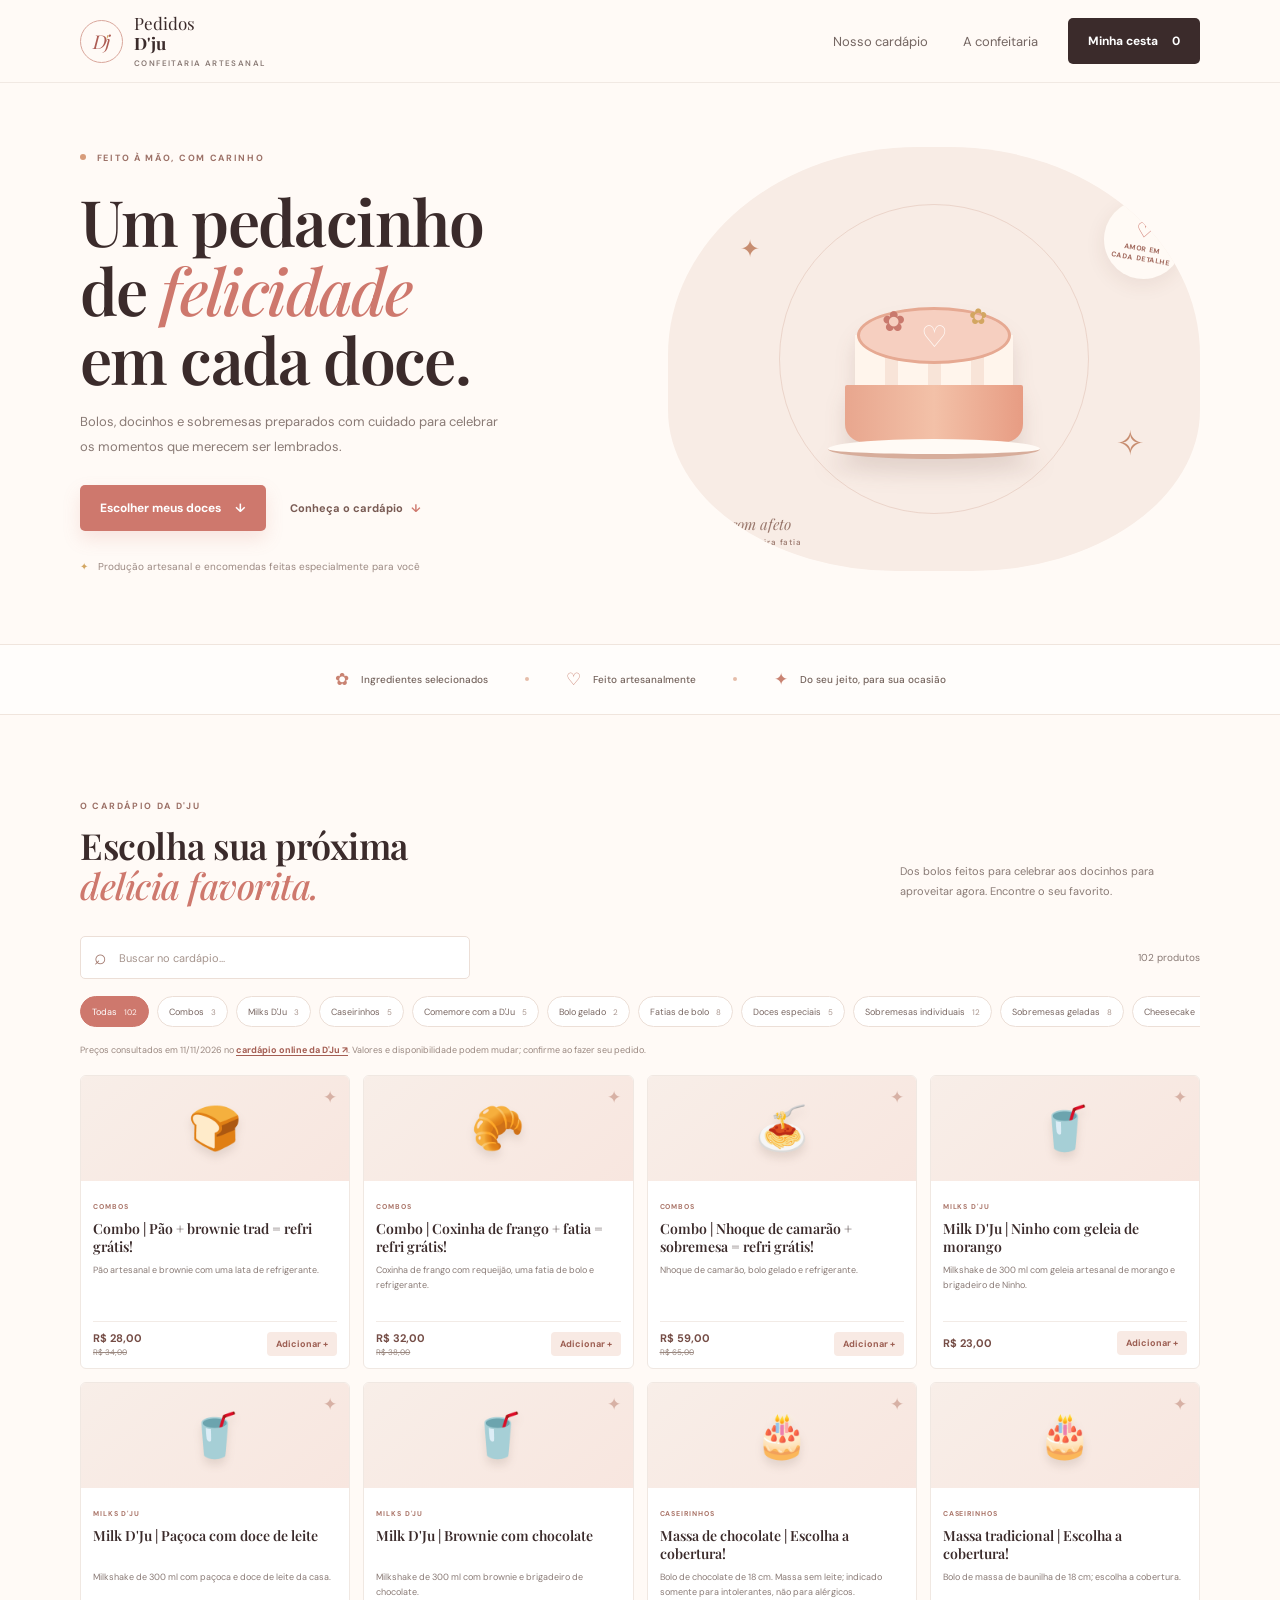
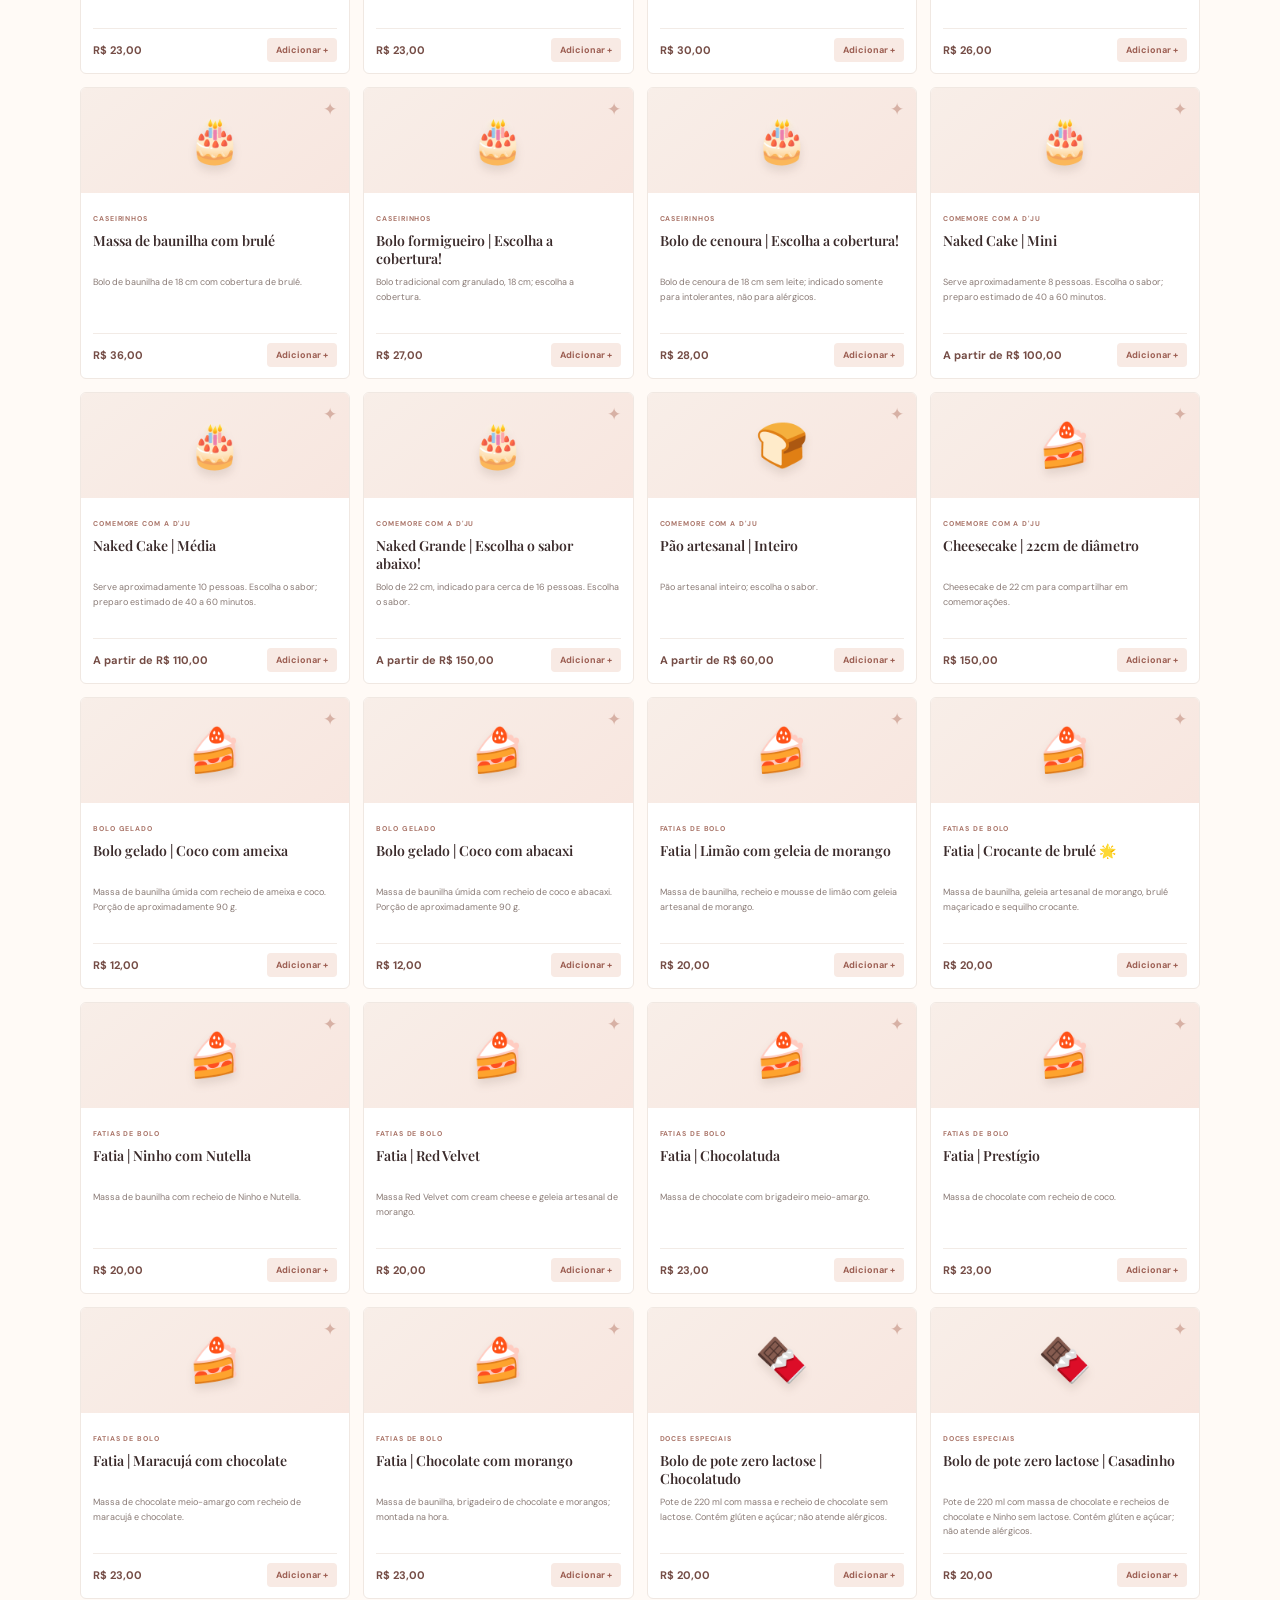
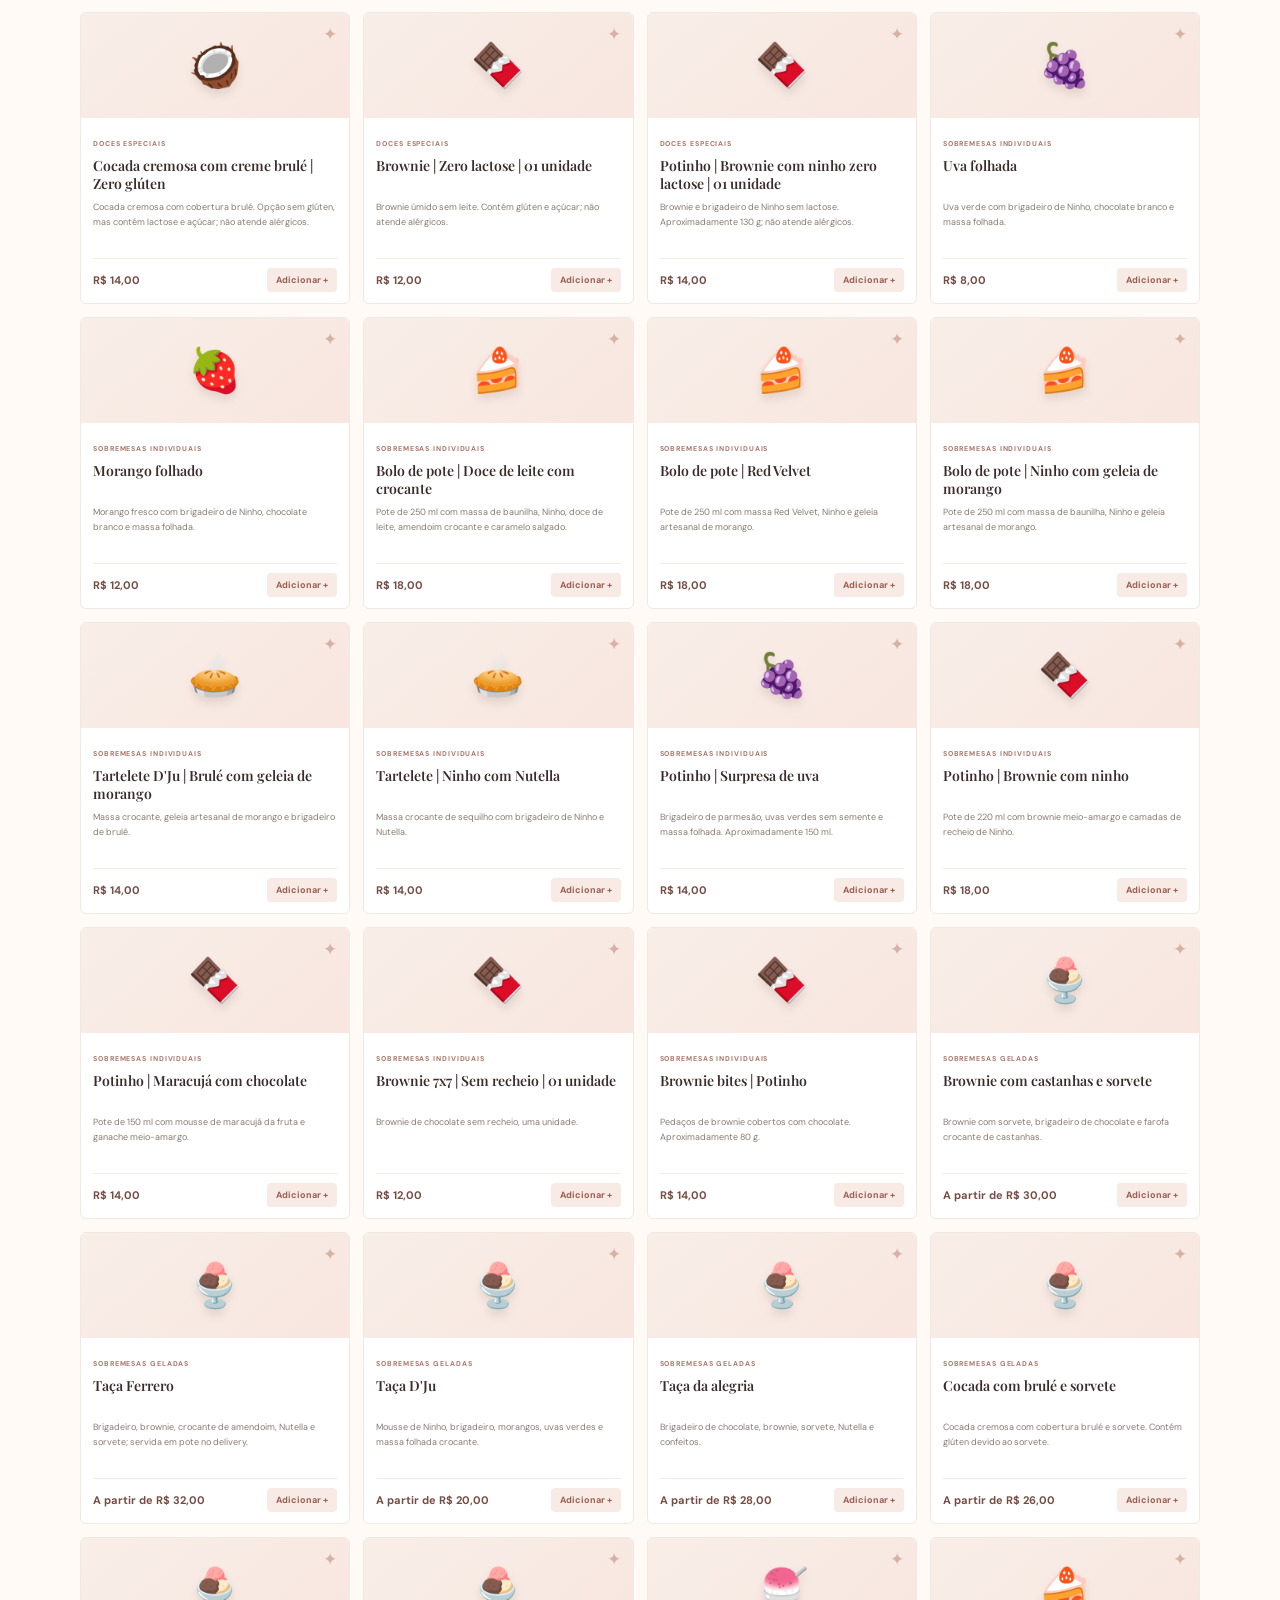
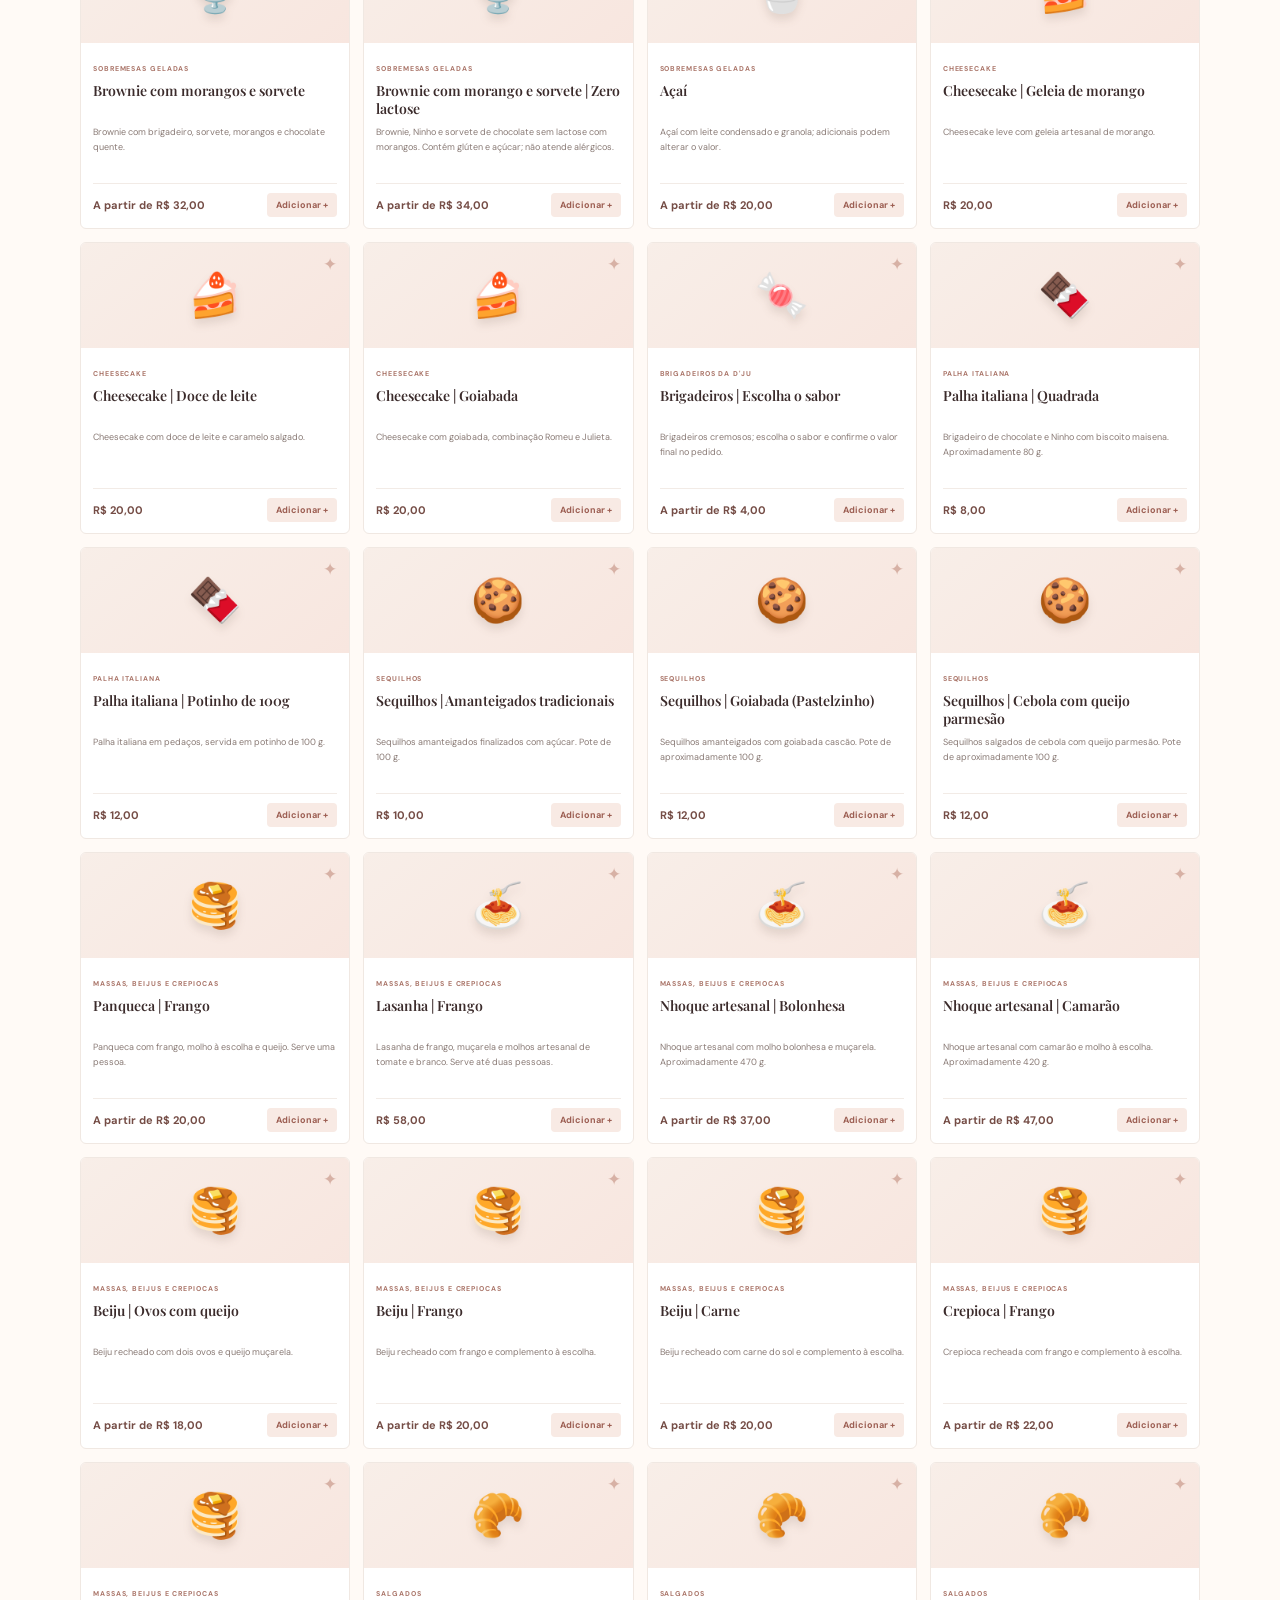
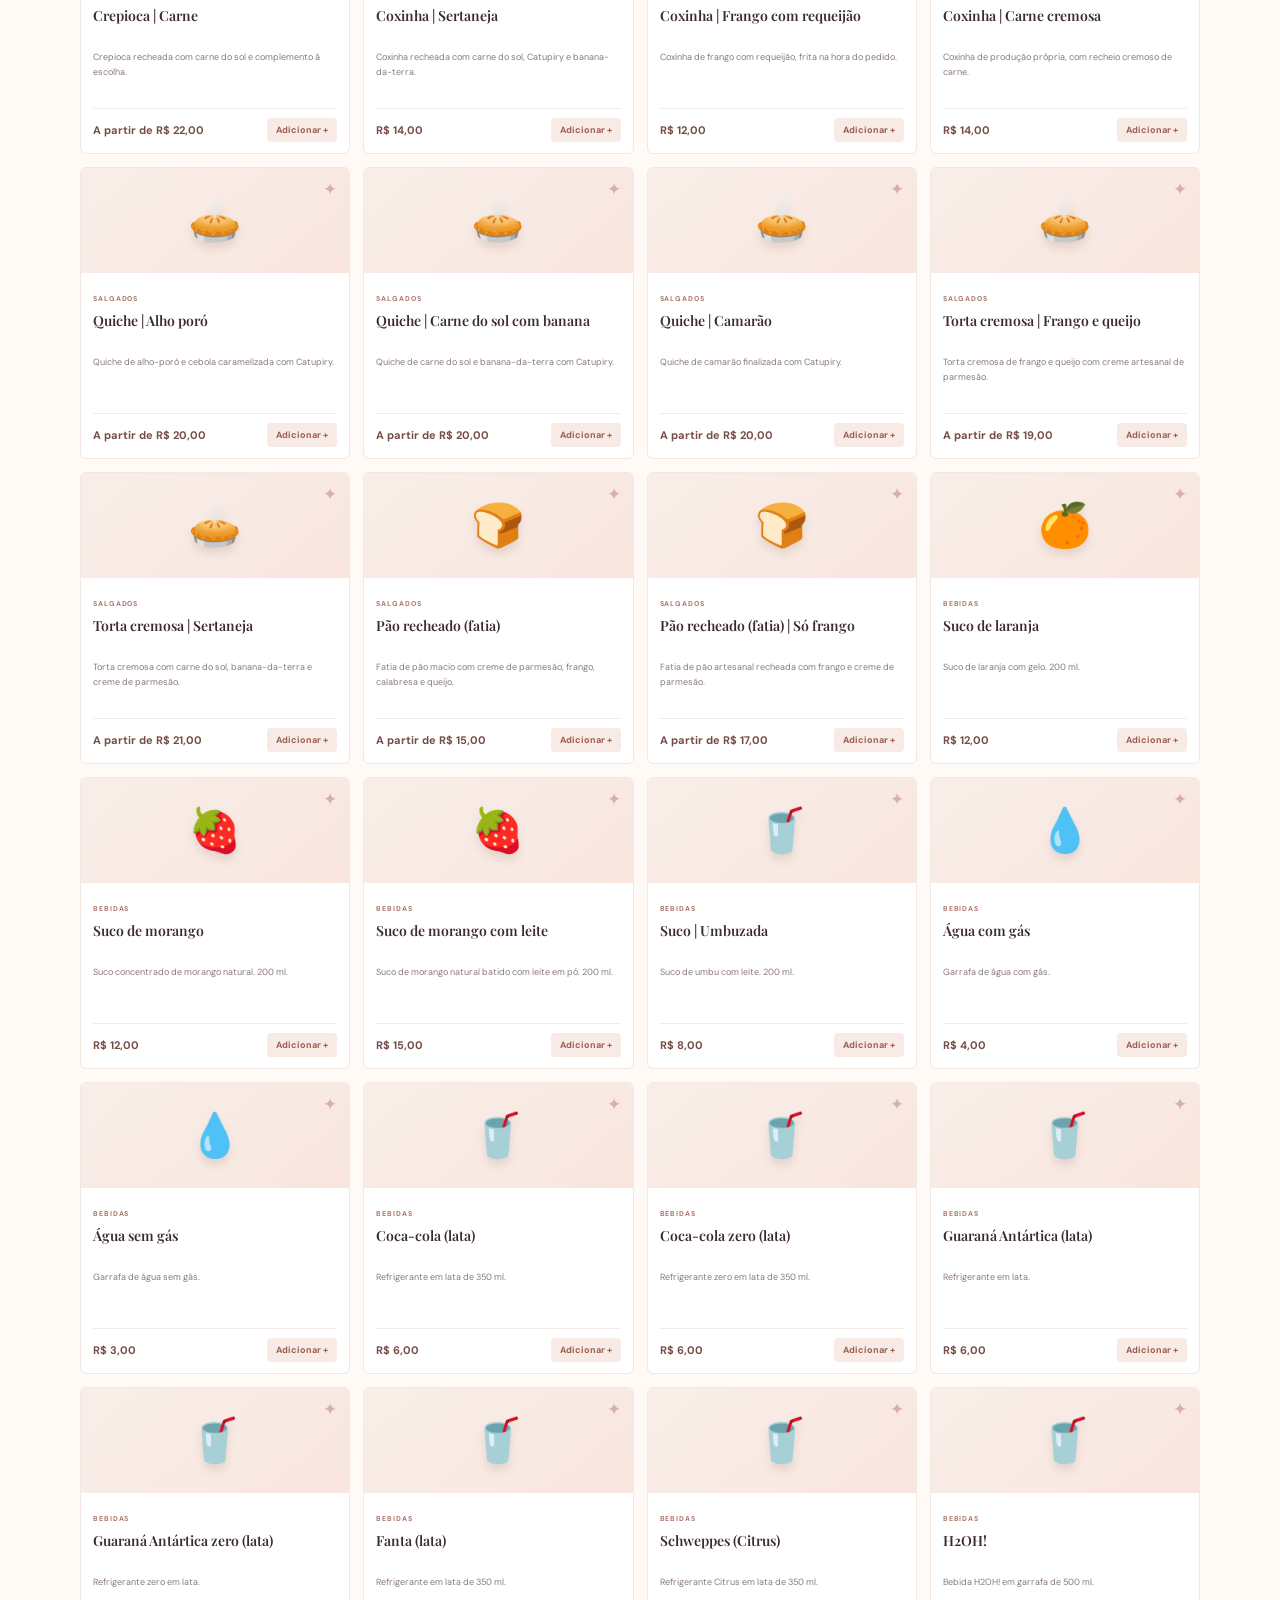
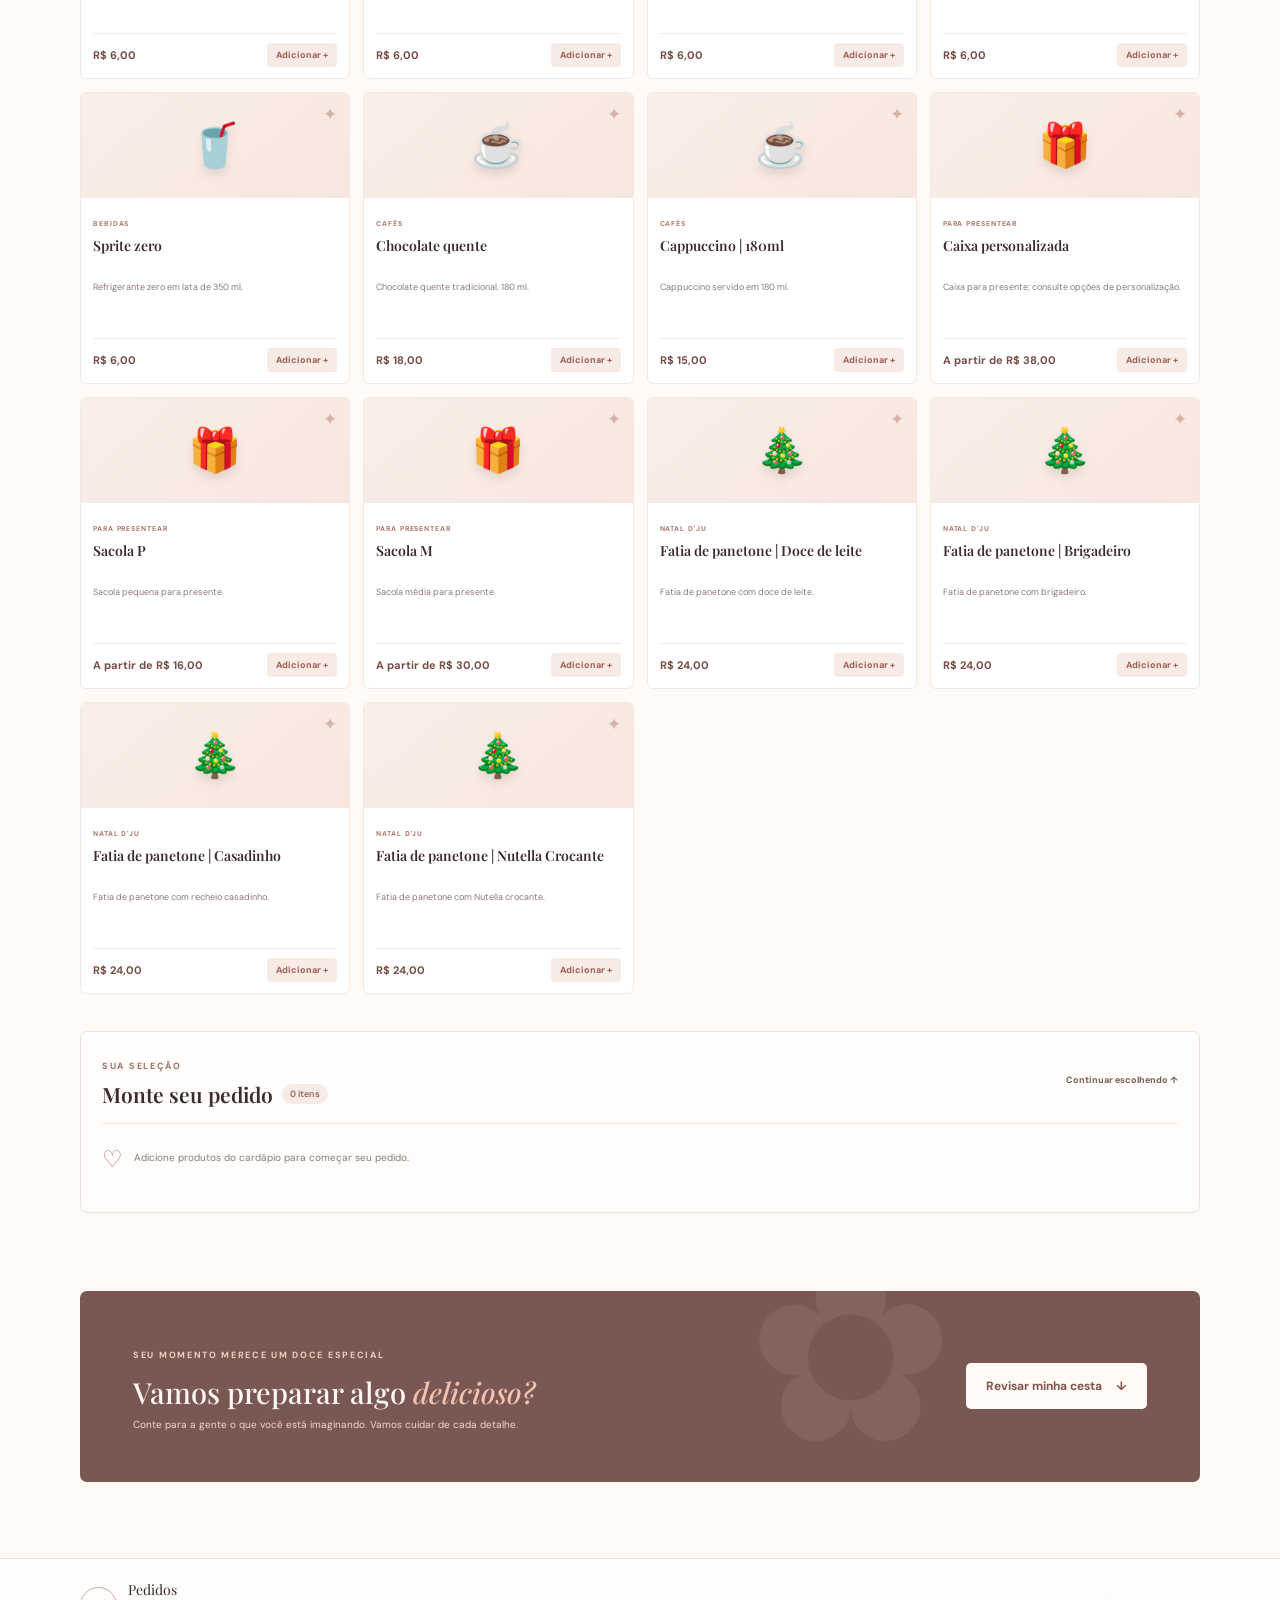
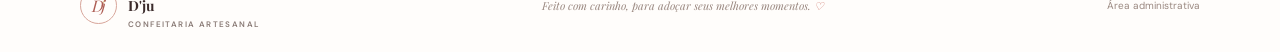
==== index.html @ 1c83c744 "Add files via upload" ====
<!DOCTYPE html>
<html lang="pt-BR">
<head>
    <meta charset="UTF-8">
    <meta name="viewport" content="width=device-width, initial-scale=1.0">
    <meta name="theme-color" content="#fff9f4">
    <meta name="description" content="Doces feitos com carinho para deixar seus momentos ainda mais especiais.">
    <title>Pedidos D'ju — Confeitaria artesanal</title>
    <link rel="preconnect" href="https://fonts.googleapis.com">
    <link rel="preconnect" href="https://fonts.gstatic.com" crossorigin>
    <link href="https://fonts.googleapis.com/css2?family=DM+Sans:wght@400;500;600;700&family=Playfair+Display:wght@500;600;700&display=swap" rel="stylesheet">
    <link rel="stylesheet" href="css/style.css">
    <script src="js/config.js" defer></script>
    <script src="js/products.js" defer></script>
    <script src="js/script.js" defer></script>
</head>
<body class="storefront">
    <header class="site-header">
        <nav class="site-nav shell" aria-label="Navegação principal">
            <a class="brand" href="index.html" aria-label="Pedidos D'ju, início">
                <span class="brand-mark" aria-hidden="true">D<span>'</span>j</span>
                <span class="brand-name">Pedidos <strong>D'ju</strong><small>CONFEITARIA ARTESANAL</small></span>
            </a>
            <div class="nav-links">
                <a href="#cardapio">Nosso cardápio</a>
                <a href="#sobre">A confeitaria</a>
            </div>
            <a class="button button-dark nav-order" href="#meu-pedido">Minha cesta <span id="nav-cart-count">0</span></a>
        </nav>
    </header>

    <main>
        <section class="hero shell">
            <div class="hero-copy">
                <span class="eyebrow"><span class="eyebrow-dot"></span> FEITO À MÃO, COM CARINHO</span>
                <h1>Um pedacinho<br>de <em>felicidade</em><br>em cada doce.</h1>
                <p>Bolos, docinhos e sobremesas preparados com cuidado para celebrar os momentos que merecem ser lembrados.</p>
                <div class="hero-actions">
                    <a class="button button-primary" href="#cardapio">Escolher meus doces <span aria-hidden="true">↓</span></a>
                    <a class="text-link" href="#cardapio">Conheça o cardápio <span aria-hidden="true">↓</span></a>
                </div>
                <div class="hero-note"><span aria-hidden="true">✦</span> Produção artesanal e encomendas feitas especialmente para você</div>
            </div>
            <div class="hero-art" aria-label="Ilustração de um bolo decorado">
                <div class="hero-orbit"></div>
                <div class="hero-sparkle sparkle-one">✦</div>
                <div class="hero-sparkle sparkle-two">✧</div>
                <div class="cake-illustration">
                    <div class="cake-top"><span>♡</span></div>
                    <div class="cake-layer layer-top"></div>
                    <div class="cake-layer layer-bottom"></div>
                    <div class="cake-plate"></div>
                    <div class="cake-flower flower-one">✿</div>
                    <div class="cake-flower flower-two">✿</div>
                </div>
                <div class="art-caption"><span>feito com afeto</span><strong>desde a primeira fatia</strong></div>
                <div class="hero-sticker"><span>♡</span><small>AMOR EM<br>CADA DETALHE</small></div>
            </div>
        </section>

        <section class="promise-strip" id="sobre">
            <div class="shell promise-inner">
                <span>✿</span><p>Ingredientes selecionados</p><i></i>
                <span>♡</span><p>Feito artesanalmente</p><i></i>
                <span>✦</span><p>Do seu jeito, para sua ocasião</p>
            </div>
        </section>

        <section class="menu-section shell" id="cardapio">
            <div class="section-heading">
                <div>
                    <span class="eyebrow">O CARDÁPIO DA D'JU</span>
                    <h2>Escolha sua próxima<br><em>delícia favorita.</em></h2>
                </div>
                <p>Dos bolos feitos para celebrar aos docinhos para aproveitar agora. Encontre o seu favorito.</p>
            </div>
            <div class="catalog-toolbar">
                <label class="catalog-search"><span aria-hidden="true">⌕</span><input id="product-search" type="search" placeholder="Buscar no cardápio..." aria-label="Buscar produtos no cardápio"></label>
                <span class="catalog-count" id="product-count" aria-live="polite"></span>
            </div>
            <div class="catalog-categories" id="product-categories" aria-label="Filtrar produtos por categoria"></div>
            <p class="catalog-note">Preços consultados em 11/11/2026 no <a href="https://delivery.yooga.app/dju-confeitaria/tabs/home" target="_blank" rel="noopener noreferrer">cardápio online da D'Ju ↗</a>. Valores e disponibilidade podem mudar; confirme ao fazer seu pedido.</p>
            <div class="products-grid" id="products-grid" aria-live="polite"></div>
            <div class="empty-state catalog-empty" id="catalog-empty" hidden><span>♡</span><strong>Nenhum produto encontrado</strong><p>Tente outro nome ou escolha uma categoria diferente.</p></div>
            <section class="cart-panel" id="meu-pedido" aria-labelledby="cart-heading">
                <div class="cart-heading">
                    <div><span class="eyebrow">SUA SELEÇÃO</span><h3 id="cart-heading">Monte seu pedido <span id="cart-count">0 itens</span></h3></div>
                    <a class="text-link" href="#cardapio">Continuar escolhendo ↑</a>
                </div>
                <div class="cart-items" id="cart-items"></div>
                <div class="cart-empty" id="cart-empty"><span aria-hidden="true">♡</span><p>Adicione produtos do cardápio para começar seu pedido.</p></div>
                <div class="cart-checkout" id="cart-checkout" hidden>
                    <fieldset class="fulfillment-options">
                        <legend>Como prefere receber?</legend>
                        <label><input type="radio" name="fulfillment" value="Retirada na loja"> <span>Retirada na loja</span></label>
                        <label><input type="radio" name="fulfillment" value="Consultar entrega"> <span>Consultar entrega</span></label>
                    </fieldset>
                    <div class="cart-total"><span>Subtotal estimado</span><strong id="cart-subtotal">R$ 0,00</strong></div>
                    <p class="cart-disclaimer">Seus produtos, quantidades e forma de recebimento serão preenchidos automaticamente no Google Forms.</p>
                    <button class="button button-primary" id="continue-order" type="button">Continuar para os dados do pedido <span aria-hidden="true">↗</span></button>
                </div>
            </section>
        </section>

        <section class="order-banner shell" id="fazer-pedido">
            <div class="order-banner-flower" aria-hidden="true">✿</div>
            <div><span class="eyebrow">SEU MOMENTO MERECE UM DOCE ESPECIAL</span><h2>Vamos preparar algo <em>delicioso?</em></h2><p>Conte para a gente o que você está imaginando. Vamos cuidar de cada detalhe.</p></div>
            <div class="order-banner-actions">
                <a class="button button-light" href="#meu-pedido">Revisar minha cesta <span aria-hidden="true">↓</span></a>
            </div>
        </section>
    </main>

    <footer class="site-footer">
        <div class="shell footer-inner">
            <a class="brand footer-brand" href="index.html"><span class="brand-mark" aria-hidden="true">D<span>'</span>j</span><span class="brand-name">Pedidos <strong>D'ju</strong><small>CONFEITARIA ARTESANAL</small></span></a>
            <p>Feito com carinho, para adoçar seus melhores momentos. <span aria-hidden="true">♡</span></p>
            <a class="footer-admin" href="admin.html">Área administrativa</a>
        </div>
    </footer>
    <div class="toast" id="site-toast" role="status" aria-live="polite"></div>
</body>
</html>
---- css/style.css ----
:root {
    --ink: #3b2b2b;
    --muted: #897a75;
    --paper: #fffaf6;
    --surface: #fff;
    --rose: #ce786d;
    --rose-dark: #ad5c53;
    --rose-pale: #f9e9e3;
    --peach: #f6e5d9;
    --line: #eee5df;
    --shadow: 0 15px 40px rgba(79, 47, 40, .07);
}

* { box-sizing: border-box; }
html { scroll-behavior: smooth; }
body { margin: 0; background: var(--paper); color: var(--ink); font-family: "DM Sans", sans-serif; -webkit-font-smoothing: antialiased; }
a { color: inherit; text-decoration: none; }
button, input, select { font: inherit; }
.shell { width: min(1120px, calc(100% - 48px)); margin-inline: auto; }

.site-header { position: sticky; z-index: 20; top: 0; background: rgba(255, 250, 246, .94); backdrop-filter: blur(14px); border-bottom: 1px solid rgba(238, 229, 223, .8); }
.site-nav { min-height: 82px; display: flex; align-items: center; justify-content: space-between; gap: 30px; }
.brand { display: inline-flex; align-items: center; gap: 11px; flex-shrink: 0; }
.brand-mark { width: 43px; height: 43px; display: flex; align-items: center; justify-content: center; border: 1px solid #d8a69b; border-radius: 50%; color: var(--rose-dark); font-family: "Playfair Display", serif; font-size: 19px; font-style: italic; letter-spacing: -3px; padding-right: 3px; }
.brand-mark span { color: #d3a661; }
.brand-name { display: flex; flex-direction: column; color: var(--ink); font-family: "Playfair Display", serif; font-size: 17px; line-height: 1.15; }
.brand-name strong { font-weight: 700; }
.brand-name small { margin-top: 5px; color: var(--muted); font: 600 8px "DM Sans", sans-serif; letter-spacing: 1.4px; }
.nav-links { display: flex; gap: 35px; margin-left: auto; color: #746662; font-size: 13px; }
.nav-links a:hover, .footer-admin:hover { color: var(--rose-dark); }
.button { min-height: 46px; display: inline-flex; align-items: center; justify-content: center; gap: 14px; padding: 0 20px; border: 0; border-radius: 5px; font-size: 12px; font-weight: 700; transition: transform .2s ease, background .2s ease; cursor: pointer; }
.button:hover { transform: translateY(-2px); }
.button-dark { background: var(--ink); color: #fff; }
.button-dark:hover { background: #57413e; }
.button-primary { background: var(--rose); color: #fff; box-shadow: 0 8px 18px rgba(206, 120, 109, .17); }
.button-primary:hover { background: var(--rose-dark); }
.button-light { background: #fffaf5; color: #80564b; }
.button-light:hover { background: white; }
.hero { min-height: 516px; display: grid; grid-template-columns: 1.05fr .95fr; align-items: center; padding-top: 45px; padding-bottom: 54px; }
.hero-copy { position: relative; z-index: 2; padding: 17px 0; }
.eyebrow { color: #9c7167; font-size: 9px; font-weight: 700; letter-spacing: 1.7px; }
.eyebrow-dot { width: 6px; height: 6px; display: inline-block; margin: 0 7px 1px 0; border-radius: 50%; background: #d79c7a; }
h1, h2, h3, p { margin-top: 0; }
.hero h1 { margin: 20px 0 17px; font: 600 clamp(45px, 5vw, 64px)/1.08 "Playfair Display", serif; letter-spacing: -1.6px; }
.hero h1 em, .section-heading h2 em, .order-banner h2 em { color: var(--rose); font-weight: 500; }
.hero-copy > p { max-width: 425px; margin-bottom: 25px; color: var(--muted); font-size: 13px; line-height: 1.9; }
.hero-actions { display: flex; align-items: center; gap: 24px; }
.text-link { color: #795b54; font-size: 11px; font-weight: 700; }
.text-link span { padding-left: 5px; color: var(--rose); }
.hero-note { margin-top: 29px; color: #9b8982; font-size: 10px; }
.hero-note span { padding-right: 7px; color: #d3a661; }
.hero-art { position: relative; height: 424px; display: grid; place-items: center; overflow: hidden; border-radius: 47% 47% 43% 43% / 49% 49% 38% 38%; background: #f8ece5; }
.hero-orbit { position: absolute; width: 310px; height: 310px; border: 1px solid rgba(195, 139, 120, .25); border-radius: 50%; }
.cake-illustration { position: relative; z-index: 1; width: 238px; height: 220px; margin-top: 20px; filter: drop-shadow(0 15px 10px rgba(89, 49, 39, .13)); }
.cake-top { position: absolute; z-index: 2; top: 48px; left: 42px; width: 154px; height: 57px; display: grid; place-items: center; border-radius: 50%; background: #f6cfc0; border: 3px solid #e6a992; color: #fff9f5; font: 30px "Playfair Display", serif; }
.cake-layer { position: absolute; left: 40px; width: 158px; background: repeating-linear-gradient(90deg, #fff5ec 0, #fff5ec 30px, #f8e4d8 30px, #f8e4d8 43px); }
.layer-top { top: 76px; height: 61px; border-radius: 0 0 12px 12px; }
.layer-bottom { top: 126px; height: 57px; left: 30px; width: 178px; border-radius: 2px 2px 18px 18px; background: linear-gradient(90deg, #e8a68e, #f3c1a8 50%, #e79c83); }
.cake-plate { position: absolute; bottom: 20px; left: 13px; width: 212px; height: 20px; border-radius: 50%; background: #fffaf5; border-bottom: 5px solid #d7ad9b; }
.cake-flower { position: absolute; z-index: 4; color: #c9796d; font-size: 28px; }
.flower-one { top: 44px; left: 67px; }
.flower-two { top: 43px; right: 66px; color: #d3a661; font-size: 22px; }
.hero-sparkle { position: absolute; z-index: 2; color: #c78d70; }
.sparkle-one { top: 86px; left: 72px; font-size: 24px; }
.sparkle-two { right: 56px; bottom: 105px; font-size: 34px; }
.art-caption { position: absolute; bottom: 24px; left: 31px; display: flex; flex-direction: column; color: #99776c; }
.art-caption span { font: italic 15px "Playfair Display", serif; }
.art-caption strong { margin-top: 3px; font-size: 8px; font-weight: 500; letter-spacing: .8px; }
.hero-sticker { position: absolute; right: 17px; top: 53px; width: 79px; height: 79px; display: flex; align-items: center; justify-content: center; flex-direction: column; border-radius: 50%; background: #fffaf5; color: #a1695d; box-shadow: 0 6px 20px rgba(95, 53, 38, .08); transform: rotate(9deg); }
.hero-sticker span { font: 20px "Playfair Display", serif; color: var(--rose); }
.hero-sticker small { margin-top: 2px; text-align: center; font-size: 7px; font-weight: 700; line-height: 1.4; letter-spacing: .6px; }
.promise-strip { border-block: 1px solid #f0e5dd; background: #fffdfb; }
.promise-inner { min-height: 69px; display: flex; justify-content: center; align-items: center; gap: 12px; }
.promise-inner > span { color: #c98372; font-size: 17px; }
.promise-inner p { margin: 0; color: #75645d; font: 500 10px "DM Sans", sans-serif; }
.promise-inner i { width: 4px; height: 4px; margin: 0 25px; border-radius: 50%; background: #e6bda9; }
.menu-section { padding-top: 78px; padding-bottom: 78px; }
.section-heading { display: flex; align-items: end; justify-content: space-between; margin-bottom: 31px; }
.section-heading h2 { margin: 11px 0 0; font: 600 36px/1.12 "Playfair Display", serif; letter-spacing: -.5px; }
.section-heading > p { max-width: 300px; margin-bottom: 4px; color: var(--muted); font-size: 11px; line-height: 1.8; }
.menu-grid { display: grid; grid-template-columns: repeat(3, 1fr); gap: 19px; }
.menu-card { overflow: hidden; border: 1px solid #f0e8e2; border-radius: 7px; background: #fff; transition: transform .2s ease, box-shadow .2s ease; }
.menu-card:hover { transform: translateY(-4px); box-shadow: var(--shadow); }
.menu-art { position: relative; height: 158px; display: grid; place-items: center; overflow: hidden; }
.menu-art > span { z-index: 1; font-size: 70px; filter: drop-shadow(0 9px 5px rgba(85, 55, 39, .12)); }
.menu-art > i { position: absolute; top: 18px; right: 25px; color: rgba(169, 99, 81, .55); font-size: 25px; font-style: normal; }
.menu-cake .menu-art { background: #faeee7; }
.menu-cupcake .menu-art { background: #f6eee7; }
.menu-dessert .menu-art { background: #f8eee9; }
.menu-card-info { padding: 18px 19px 19px; }
.menu-tag { color: #aa7569; font-size: 8px; font-weight: 700; letter-spacing: 1.2px; }
.menu-card h3 { margin: 8px 0 6px; font: 600 19px "Playfair Display", serif; }
.menu-card p { min-height: 35px; margin-bottom: 13px; color: var(--muted); font-size: 10px; line-height: 1.7; }
.menu-card-info > a { display: inline-flex; align-items: center; gap: 9px; color: #a85f54; font-size: 10px; font-weight: 700; }
.catalog-toolbar { display: flex; align-items: center; justify-content: space-between; gap: 14px; margin: 24px 0 15px; }
.catalog-search { width: min(390px, 100%); height: 43px; display: flex; align-items: center; gap: 10px; padding: 0 13px; border: 1px solid #ecdfd7; border-radius: 5px; background: #fff; color: #a1776c; }
.catalog-search > span { font-size: 21px; line-height: 1; }
.catalog-search input { width: 100%; border: 0; outline: 0; background: transparent; color: var(--ink); font-size: 11px; }
.catalog-search input::placeholder { color: #a5948d; }
.catalog-count { color: var(--muted); font-size: 10px; white-space: nowrap; }
.catalog-categories { display: flex; gap: 8px; overflow-x: auto; padding: 2px 0 9px; scrollbar-width: thin; }
.category-chip { min-height: 31px; display: inline-flex; align-items: center; gap: 7px; flex-shrink: 0; padding: 0 11px; border: 1px solid #ecdfd7; border-radius: 20px; background: #fff; color: #796762; font-size: 9px; cursor: pointer; transition: background .2s, color .2s, border-color .2s; }
.category-chip span { color: #a8948c; font-size: 8px; }
.category-chip:hover, .category-chip.active { border-color: var(--rose); background: var(--rose); color: #fff; }
.category-chip.active span, .category-chip:hover span { color: #fff3ef; }
.catalog-note { margin: 7px 0 17px; color: #9a8880; font-size: 9px; line-height: 1.6; }
.catalog-note a { color: #a45e53; font-weight: 700; text-decoration: underline; text-underline-offset: 2px; }
.products-grid { display: grid; grid-template-columns: repeat(4, minmax(0, 1fr)); gap: 13px; }
.product-card { min-width: 0; overflow: hidden; border: 1px solid #f0e8e2; border-radius: 6px; background: #fff; transition: transform .2s ease, box-shadow .2s ease; }
.product-card:hover { transform: translateY(-3px); box-shadow: var(--shadow); }
.product-art { position: relative; height: 105px; display: grid; place-items: center; overflow: hidden; background: linear-gradient(140deg, #f8eee8, #f8e6df); }
.product-art > span { z-index: 1; font-size: 43px; filter: drop-shadow(0 6px 4px rgba(85, 55, 39, .12)); }
.product-art > i { position: absolute; top: 10px; right: 12px; color: rgba(169, 99, 81, .42); font-size: 17px; font-style: normal; }
.product-info { padding: 12px 12px 11px; }
.product-category { color: #aa7569; font-size: 7px; font-weight: 700; letter-spacing: .9px; text-transform: uppercase; }
.product-info h3 { min-height: 37px; margin: 6px 0; color: var(--ink); font: 600 14px/1.3 "Playfair Display", serif; }
.product-info > p { min-height: 46px; margin: 0; color: var(--muted); font-size: 9px; line-height: 1.65; }
.product-card-footer { display: flex; align-items: center; justify-content: space-between; gap: 6px; margin-top: 12px; padding-top: 9px; border-top: 1px solid #f2ebe6; }
.product-prices { display: flex; flex-direction: column; gap: 2px; }
.product-prices > strong { color: #754d46; font-size: 11px; }
.product-prices > del { color: #9a8880; font-size: 8px; }
.product-order { flex-shrink: 0; padding: 6px 9px; border: 0; border-radius: 4px; background: #f8eae4; color: #9c5e52; font-family: inherit; font-size: 9px; font-weight: 700; cursor: pointer; }
.product-order:hover { background: #f1d9cf; }
.catalog-empty { margin: 22px 0; }
.catalog-empty[hidden] { display: none; }
.cart-panel { margin-top: 37px; padding: 21px; border: 1px solid #eddfd7; border-radius: 7px; background: #fffdfb; }
.cart-heading { display: flex; align-items: center; justify-content: space-between; gap: 14px; padding-bottom: 15px; border-bottom: 1px solid #f0e8e2; }
.cart-heading h3 { display: flex; align-items: center; flex-wrap: wrap; gap: 9px; margin: 6px 0 0; font: 600 21px "Playfair Display", serif; }
.cart-heading h3 span { padding: 4px 8px; border-radius: 20px; background: #f8eae4; color: #986458; font: 600 9px "DM Sans", sans-serif; }
.cart-heading .text-link { font-size: 9px; }
.cart-items { display: flex; flex-direction: column; }
.cart-item, .order-review-item { display: grid; grid-template-columns: 39px minmax(0, 1fr) auto auto 24px; align-items: center; gap: 12px; padding: 13px 0; border-bottom: 1px solid #f3ece7; }
.cart-item-icon { width: 37px; height: 37px; display: grid; place-items: center; border-radius: 50%; background: #faeee8; font-size: 20px; }
.cart-item-details { min-width: 0; display: flex; flex-direction: column; gap: 4px; }
.cart-item-details strong { overflow: hidden; color: var(--ink); font-size: 10px; text-overflow: ellipsis; white-space: nowrap; }
.cart-item-details small { color: var(--muted); font-size: 8px; }
.quantity-control { display: flex; align-items: center; gap: 9px; }
.quantity-control button, .cart-remove { width: 25px; height: 25px; display: grid; place-items: center; border: 1px solid #eadbd2; border-radius: 50%; background: #fff; color: #8e5d52; font-size: 14px; cursor: pointer; }
.quantity-control button:hover, .cart-remove:hover { background: #f8eae4; }
.quantity-control span { min-width: 12px; color: var(--ink); font-size: 10px; text-align: center; }
.cart-item-total { color: #754d46; font-size: 10px; white-space: nowrap; }
.cart-remove { width: 22px; height: 22px; border-color: transparent; color: #a48f87; font-size: 17px; }
.cart-empty { display: flex; align-items: center; gap: 11px; padding: 18px 0; color: var(--muted); }
.cart-empty[hidden], .cart-checkout[hidden] { display: none; }
.cart-empty > span { color: var(--rose); font: 23px "Playfair Display", serif; }
.cart-empty p { margin: 0; font-size: 10px; }
.cart-checkout { display: grid; grid-template-columns: 1fr auto; align-items: center; gap: 14px 22px; padding-top: 17px; }
.fulfillment-options { display: flex; flex-wrap: wrap; gap: 10px 18px; margin: 0; padding: 0; border: 0; }
.fulfillment-options legend { width: 100%; margin-bottom: 8px; color: var(--ink); font-size: 10px; font-weight: 700; }
.fulfillment-options label { display: inline-flex; align-items: center; gap: 6px; color: #75645d; font-size: 9px; cursor: pointer; }
.fulfillment-options input { accent-color: var(--rose); }
.cart-total { min-width: 155px; display: flex; flex-direction: column; gap: 4px; text-align: right; }
.cart-total span { color: var(--muted); font-size: 9px; }
.cart-total strong { color: #754d46; font: 600 18px "Playfair Display", serif; }
.cart-disclaimer { grid-column: 1 / -1; margin: 0; color: #9a8880; font-size: 8px; line-height: 1.6; }
.cart-checkout > .button { grid-column: 1 / -1; justify-self: end; }
.order-banner { position: relative; min-height: 191px; display: flex; align-items: center; justify-content: space-between; gap: 24px; overflow: hidden; margin-bottom: 76px; padding: 36px 53px; border-radius: 7px; background: #795752; color: #fff8f2; }
.order-banner > div:nth-child(2) { position: relative; z-index: 1; }
.order-banner .eyebrow { color: #eed0be; }
.order-banner h2 { margin: 10px 0 7px; font: 500 29px "Playfair Display", serif; }
.order-banner h2 em { color: #f4c2b0; }
.order-banner p { margin: 0; color: #f0dbd2; font-size: 10px; }
.order-banner-flower { position: absolute; right: 245px; top: -60px; color: rgba(255, 244, 235, .08); font-size: 250px; line-height: 1; }
.order-banner-actions { position: relative; z-index: 1; display: flex; align-items: center; flex-shrink: 0; }
.order-banner .button { position: relative; z-index: 1; flex-shrink: 0; }
.site-footer { border-top: 1px solid #f0e5dd; background: #fffdfb; }
.footer-inner { min-height: 93px; display: flex; align-items: center; justify-content: space-between; gap: 25px; }
.footer-brand .brand-mark { width: 37px; height: 37px; font-size: 16px; }
.footer-brand .brand-name { font-size: 14px; }
.footer-inner > p { margin: 0; color: #9a8880; font: italic 11px "Playfair Display", serif; }
.footer-inner > p span { color: var(--rose); }
.footer-admin { color: #9a8880; font-size: 10px; }
.toast { position: fixed; z-index: 50; right: 24px; bottom: 24px; max-width: min(390px, calc(100% - 32px)); padding: 14px 18px; border: 1px solid #eed7cd; border-radius: 7px; background: #fffaf6; color: #684943; box-shadow: var(--shadow); font-size: 12px; line-height: 1.6; opacity: 0; pointer-events: none; transform: translateY(12px); transition: opacity .2s, transform .2s; }
.toast.visible { opacity: 1; transform: translateY(0); }
.order-main { min-height: calc(100vh - 175px); padding-top: 51px; padding-bottom: 35px; }
.order-page-heading { max-width: 650px; margin: 0 auto 29px; text-align: center; }
.order-page-heading h1 { margin: 10px 0 8px; font: 600 clamp(35px, 5vw, 48px)/1.1 "Playfair Display", serif; }
.order-page-heading h1 em { color: var(--rose); font-weight: 500; }
.order-page-heading p { color: var(--muted); font-size: 11px; line-height: 1.7; }
.order-flow-grid { display: grid; grid-template-columns: minmax(0, 1.3fr) minmax(270px, .7fr); align-items: start; gap: 17px; }
.order-review-card, .order-next-card { padding: 21px; border: 1px solid #efe4dd; border-radius: 7px; background: #fff; box-shadow: 0 7px 25px rgba(79, 47, 40, .045); }
.order-review-heading { display: flex; align-items: center; justify-content: space-between; gap: 10px; padding-bottom: 15px; border-bottom: 1px solid #f1e9e4; }
.order-review-heading h2, .order-next-card h2 { margin: 5px 0 0; font: 600 21px "Playfair Display", serif; }
.order-review-heading > a { color: #a45e53; font-size: 9px; font-weight: 700; }
.order-review-items .order-review-item { grid-template-columns: 39px minmax(0, 1fr) auto; }
.checkout-fieldset { min-width: 0; margin: 17px 0 0; padding: 14px 0 0; border: 0; border-top: 1px solid #f1e9e4; }
.checkout-fieldset legend { width: 100%; margin-bottom: 10px; color: var(--ink); font-size: 10px; font-weight: 700; }
.checkout-fieldset legend span, .checkout-field > span { color: #a45e53; }
.checkout-choice-row { display: flex; flex-wrap: wrap; gap: 9px; }
.checkout-choice { min-height: 37px; display: inline-flex; align-items: center; gap: 7px; padding: 8px 11px; border: 1px solid #eddfd7; border-radius: 5px; background: #fffdfb; color: #75645d; font-size: 9px; cursor: pointer; }
.checkout-choice:has(input:checked) { border-color: #c98070; background: #fff6f1; color: #754d46; }
.checkout-choice input { accent-color: var(--rose); }
.pickup-address-note { margin: 8px 0 0; color: #9a8880; font-size: 8px; line-height: 1.6; }
.pickup-address-note[hidden] { display: none; }
.checkout-fields { display: grid; grid-template-columns: repeat(2, minmax(0, 1fr)); gap: 12px; margin-top: 15px; }
.checkout-field { min-width: 0; display: flex; flex-direction: column; gap: 6px; color: var(--ink); font-size: 9px; font-weight: 600; }
.checkout-field input { width: 100%; min-height: 39px; padding: 9px 10px; border: 1px solid #eddfd7; border-radius: 4px; outline: 0; background: #fffdfb; color: var(--ink); font: 10px "DM Sans", sans-serif; }
.checkout-field input:focus { border-color: #c98070; box-shadow: 0 0 0 2px rgba(201, 128, 112, .12); }
.checkout-field input::placeholder { color: #b6a8a2; }
.checkout-field-wide { grid-column: 1 / -1; }
.address-fields[hidden] { display: none; }
.order-review-total, .order-fulfillment { display: flex; align-items: center; justify-content: space-between; gap: 12px; padding: 12px 0; border-top: 1px solid #f1e9e4; color: var(--muted); font-size: 10px; }
.order-review-total strong { color: #754d46; font: 600 18px "Playfair Display", serif; }
.order-fulfillment strong { color: var(--ink); font-size: 10px; }
.order-review-empty { padding: 22px 10px; text-align: center; }
.order-review-empty[hidden] { display: none; }
.order-review-empty > span { color: var(--rose); font: 28px "Playfair Display", serif; }
.order-review-empty strong { display: block; margin-top: 6px; font: 600 16px "Playfair Display", serif; }
.order-review-empty p { margin: 6px 0 14px; color: var(--muted); font-size: 10px; }
.order-review-total[hidden] { display: none; }
.order-next-card { position: relative; overflow: hidden; padding: 23px; }
.step-number { position: absolute; top: -12px; right: 12px; color: rgba(198, 126, 109, .1); font: 700 87px "Playfair Display", serif; }
.order-next-card > .eyebrow, .order-next-card h2, .order-next-card > p, .form-data-notice, .form-submit-link, .form-confirm-note, .submission-status { position: relative; z-index: 1; }
.order-next-card h2 { max-width: 240px; margin: 8px 0; font-size: 23px; }
.order-next-card > p { margin-bottom: 16px; color: var(--muted); font-size: 10px; line-height: 1.7; }
.form-data-notice { display: flex; flex-direction: column; gap: 6px; margin: 14px 0; padding: 11px; border: 1px solid #f0dfc7; border-radius: 5px; background: #fff8e9; color: #806742; font-size: 9px; line-height: 1.65; }
.form-data-notice strong { font-size: 10px; }
.form-submit-link { width: 100%; justify-content: space-between; }
.form-submit-link:disabled { opacity: .6; cursor: wait; }
.form-confirm-note { margin: 12px 0 0 !important; color: #9a8880 !important; font-size: 8px !important; }
.submission-status { min-height: 18px; margin: 12px 0 0; color: #806742; font-size: 9px; line-height: 1.6; }
.submission-status[data-state="success"] { color: #4e7656; }
.submission-status[data-state="error"] { color: #a45b51; }
.order-page-footer { display: flex; justify-content: space-between; gap: 12px; margin-top: 22px; color: #9a8880; font-size: 9px; }
.order-page-footer a { color: #a45e53; font-weight: 700; }

/* Admin dashboard */
.admin-page { --admin-bg: #f8f6f3; --admin-surface: #fff; --admin-text: #3d3532; --admin-muted: #988b85; --admin-line: #eee9e5; --admin-accent: #bb7467; min-height: 100vh; background: var(--admin-bg); color: var(--admin-text); transition: background .2s, color .2s; }
.admin-page[data-theme="dark"] { --admin-bg: #211f20; --admin-surface: #2b2829; --admin-text: #f2e9e4; --admin-muted: #b6a8a2; --admin-line: #423c3d; --admin-accent: #e39b8e; --rose-pale: #513b3d; }
.admin-login { min-height: 100vh; display: grid; place-items: center; padding: 24px; background: radial-gradient(ellipse at top, #fff4ed 0, var(--admin-bg) 65%); }
.admin-login[hidden], .admin-layout[hidden] { display: none; }
.admin-login-card { width: min(100%, 390px); display: flex; flex-direction: column; padding: 32px; border: 1px solid var(--admin-line); border-radius: 9px; background: var(--admin-surface); box-shadow: 0 16px 48px rgba(60, 44, 37, .09); }
.admin-login-brand { align-self: flex-start; margin-bottom: 31px; }
.admin-login-card > .eyebrow { color: #b97868; }
.admin-login-card h1 { margin: 8px 0 5px; font: 600 27px "Playfair Display", serif; }
.admin-login-card > p:not(.admin-login-error) { margin: 0 0 22px; color: var(--admin-muted); font-size: 11px; }
.admin-password-label { margin-bottom: 7px; color: var(--admin-text); font-size: 10px; font-weight: 700; }
.admin-login-card input { min-height: 43px; padding: 10px 12px; border: 1px solid var(--admin-line); border-radius: 5px; outline: 0; background: var(--admin-bg); color: var(--admin-text); font: 14px "DM Sans", sans-serif; letter-spacing: 3px; }
.admin-login-card input:focus { border-color: var(--admin-accent); box-shadow: 0 0 0 3px rgba(187, 116, 103, .14); }
.admin-login-card input[aria-invalid="true"] { border-color: #b94a48; }
.admin-login-error { margin: 8px 0 0; color: #a53d39; font-size: 10px; }
.admin-login-error[hidden] { display: none; }
.admin-login-card .button { min-height: 43px; justify-content: space-between; margin-top: 17px; }
.admin-login-back { align-self: center; margin-top: 18px; color: var(--admin-muted); font-size: 10px; }
.admin-login-back:hover { color: var(--admin-accent); }
.admin-layout { min-height: 100vh; }
.admin-sidebar { position: fixed; inset: 0 auto 0 0; z-index: 5; width: 231px; display: flex; flex-direction: column; padding: 26px 17px 20px; border-right: 1px solid var(--admin-line); background: var(--admin-surface); }
.sidebar-brand { padding: 1px 9px 31px; }
.sidebar-brand .brand-mark { width: 40px; height: 40px; }
.sidebar-brand .brand-name { font-size: 15px; }
.sidebar-brand .brand-name small { font-size: 7px; }
.sidebar-label { padding: 0 12px 10px; color: var(--admin-muted); font-size: 8px; font-weight: 700; letter-spacing: 1.2px; }
.sidebar-link { min-height: 42px; display: flex; align-items: center; gap: 12px; margin: 2px 0; padding: 0 12px; border-radius: 5px; color: var(--admin-muted); font-size: 11px; }
.sidebar-link > span:first-child { width: 15px; color: #b18176; font-size: 17px; text-align: center; }
.sidebar-link.active { background: #fbf0ec; color: #9e594e; font-weight: 700; }
.admin-page[data-theme="dark"] .sidebar-link.active { background: #493536; color: #f2b1a3; }
.sidebar-count { min-width: 20px; height: 20px; display: grid; place-items: center; margin-left: auto; border-radius: 50%; background: #f4e2db; color: #9e594e; font-size: 9px; }
.sidebar-bottom { margin-top: auto; }
.sidebar-tip { margin: 0 3px 19px; padding: 15px 13px; border: 1px solid var(--admin-line); border-radius: 6px; background: var(--admin-bg); }
.sidebar-tip > span { display: block; margin-bottom: 6px; color: #c78171; font-size: 17px; }
.sidebar-tip strong { font: 600 13px "Playfair Display", serif; }
.sidebar-tip p { margin: 6px 0 0; color: var(--admin-muted); font-size: 9px; line-height: 1.6; }
.admin-main { min-height: 100vh; margin-left: 231px; }
.admin-topbar { height: 69px; display: flex; align-items: center; justify-content: space-between; padding: 0 35px; border-bottom: 1px solid var(--admin-line); background: var(--admin-surface); }
.admin-breadcrumb { color: var(--admin-muted); font-size: 10px; }
.admin-breadcrumb span { padding: 0 8px; color: #c8bcb6; }
.admin-breadcrumb strong { color: var(--admin-text); font-weight: 600; }
.admin-top-actions { display: flex; align-items: center; gap: 16px; }
.today-label { color: var(--admin-muted); font-size: 10px; }
.icon-button { width: 31px; height: 31px; border: 1px solid var(--admin-line); border-radius: 50%; background: var(--admin-surface); color: var(--admin-text); cursor: pointer; }
.avatar { width: 30px; height: 30px; display: grid; place-items: center; border-radius: 50%; background: #f4ded4; color: #94594e; font: 600 13px "Playfair Display", serif; }
.admin-content { width: min(1180px, 100%); margin: 0 auto; padding: 31px 35px 20px; }
.admin-welcome { display: flex; align-items: center; justify-content: space-between; gap: 20px; margin-bottom: 21px; }
.admin-welcome .eyebrow { font-size: 8px; }
.admin-welcome h1 { margin: 7px 0 5px; font: 600 27px "Playfair Display", serif; letter-spacing: -.3px; }
.admin-welcome h1 span { color: var(--rose); font-family: "DM Sans", sans-serif; font-size: 19px; }
.admin-welcome p { margin: 0; color: var(--admin-muted); font-size: 10px; }
.refresh-button { min-height: 39px; gap: 8px; padding-inline: 14px; font-size: 10px; }
.refresh-button > span { font-size: 17px; }
.demo-notice { display: flex; align-items: center; gap: 11px; margin-bottom: 18px; padding: 11px 15px; border: 1px solid #f0dfc7; border-radius: 5px; background: #fff8e9; color: #806742; }
.demo-notice > span { font-size: 16px; }
.demo-notice p { margin: 0; font-size: 9px; line-height: 1.6; }
.demo-notice p strong { font-weight: 700; }
.demo-notice.connected { border-color: #d9e8d8; background: #f0f8ef; color: #4f7658; }
.admin-page[data-theme="dark"] .demo-notice { border-color: #5c5140; background: #393329; color: #e2c99e; }
.admin-page[data-theme="dark"] .demo-notice.connected { border-color: #3c5442; background: #29372d; color: #b1d5b5; }
.private-sheets { margin-bottom: 14px; padding: 14px 18px; }
.admin-sheet-card { min-height: 220px; display: flex; align-items: flex-start; gap: 20px; margin-top: 20px; padding: 27px; }
.admin-sheet-icon { width: 52px; height: 52px; flex: 0 0 52px; display: grid; place-items: center; border-radius: 12px; background: #f8eae4; font-size: 23px; }
.admin-sheet-copy { max-width: 610px; }
.admin-sheet-copy h2 { margin: 7px 0; color: var(--admin-text); font: 600 23px "Playfair Display", serif; }
.admin-sheet-copy > p { margin: 0; color: var(--admin-muted); font-size: 11px; line-height: 1.8; }
.admin-sheet-link { min-height: 42px; display: inline-flex; gap: 16px; margin-top: 19px; }
.admin-security-note { display: flex; gap: 11px; margin-top: 15px; padding: 14px 16px; border: 1px solid #e8dfd7; border-radius: 5px; background: var(--admin-surface); color: var(--admin-muted); }
.admin-security-note > span { color: #b97868; }
.admin-security-note p { margin: 0; font-size: 9px; line-height: 1.7; }
.admin-security-note strong { color: var(--admin-text); }
.sheet-link-list { display: flex; flex-wrap: wrap; gap: 9px; margin-top: 12px; }
.sheet-link-list a { display: flex; align-items: center; gap: 8px; padding: 9px 12px; border: 1px solid var(--admin-line); border-radius: 4px; color: #a66055; font-size: 10px; font-weight: 700; }
.sheet-link-list a:hover { background: var(--rose-pale); }
.sheet-link-list a[hidden] { display: none; }
.sheet-link-help { color: var(--admin-muted); font-size: 9px; }
.sheet-link-help[hidden] { display: none; }
.dashboard-error { margin-bottom: 17px; padding: 12px 15px; border: 1px solid #e7b6ad; border-radius: 5px; background: #fff0ed; color: #983f35; font-size: 11px; }
.dashboard-error[hidden] { display: none; }
.stats-grid { display: grid; grid-template-columns: repeat(4, minmax(0, 1fr)); gap: 13px; }
.stat-card, .panel { border: 1px solid var(--admin-line); border-radius: 6px; background: var(--admin-surface); box-shadow: 0 3px 12px rgba(60, 44, 37, .025); }
.stat-card { position: relative; min-height: 132px; overflow: hidden; padding: 15px 16px 13px; }
.stat-top { display: flex; align-items: center; justify-content: space-between; gap: 5px; color: var(--admin-muted); font-size: 9px; }
.stat-icon { width: 27px; height: 27px; display: grid; place-items: center; border-radius: 7px; font-size: 12px; }
.stat-icon.peach { background: #f9e9e2; color: #b6695e; }
.stat-icon.yellow { background: #fbf2da; color: #b4893d; }
.stat-icon.lavender { background: #f0eafa; color: #9077b3; }
.stat-icon.green { background: #e8f2e9; color: #689370; font-size: 9px; font-weight: 700; }
.stat-card > strong { display: block; margin-top: 10px; font: 600 24px "Playfair Display", serif; letter-spacing: -.4px; }
.stat-card > small { display: block; margin-top: 3px; color: var(--admin-muted); font-size: 8px; }
.stat-foot { display: flex; align-items: center; gap: 6px; margin-top: 12px; color: var(--admin-muted); font-size: 8px; }
.status-dot { width: 6px; height: 6px; border-radius: 50%; }
.dot-pending { background: #d8a44f; }
.dot-preparing { background: #9a83b9; }
.revenue-foot { color: #b97868; }
.stat-sparkline { position: absolute; right: 15px; bottom: 17px; height: 23px; display: flex; align-items: end; gap: 3px; opacity: .7; }
.stat-sparkline i { width: 4px; border-radius: 3px; background: #e3b2a7; }
.stat-sparkline i:nth-child(1) { height: 30%; }.stat-sparkline i:nth-child(2) { height: 48%; }.stat-sparkline i:nth-child(3) { height: 38%; }.stat-sparkline i:nth-child(4) { height: 70%; }.stat-sparkline i:nth-child(5) { height: 55%; }.stat-sparkline i:nth-child(6) { height: 82%; }.stat-sparkline i:nth-child(7) { height: 67%; }.stat-sparkline i:nth-child(8) { height: 100%; }
.dashboard-grid { display: grid; grid-template-columns: 1.55fr 1fr; gap: 13px; margin-top: 14px; }
.panel { padding: 17px 18px; }
.panel-heading { display: flex; align-items: flex-start; justify-content: space-between; }
.panel-heading h2, .orders-heading h2 { margin: 0; font: 600 16px "Playfair Display", serif; }
.panel-heading p, .orders-heading p { margin: 5px 0 0; color: var(--admin-muted); font-size: 8px; }
.chart-legend { display: flex; align-items: center; gap: 5px; color: var(--admin-muted); font-size: 8px; }
.chart-legend i { width: 7px; height: 7px; border-radius: 50%; background: #cb8373; }
.chart-area { position: relative; height: 166px; margin-top: 10px; }
.chart-grid-lines { position: absolute; inset: 2px 0 23px; display: flex; flex-direction: column; justify-content: space-between; }
.chart-grid-lines i { width: 100%; border-top: 1px dashed var(--admin-line); }
.chart-bars { position: absolute; inset: 2px 12px 0; display: flex; align-items: end; justify-content: space-around; }
.chart-column { position: relative; z-index: 1; width: 33px; height: 100%; display: flex; flex-direction: column; align-items: center; justify-content: end; }
.chart-value { position: absolute; bottom: calc(23px + var(--bar-height) + 3px); color: var(--admin-muted); font-size: 8px; }
.chart-bar { width: 16px; height: var(--bar-height); min-height: 4px; margin-bottom: 23px; border-radius: 4px 4px 1px 1px; background: #edd0c6; }
.chart-bar.highlight { background: #c77b6c; }
.chart-label { position: absolute; bottom: 0; color: var(--admin-muted); font-size: 8px; }
.status-panel-icon { color: #c98070; font-size: 17px; }
.status-breakdown { margin-top: 17px; }
.breakdown-row { position: relative; display: grid; grid-template-columns: 1fr 22px; align-items: center; gap: 4px 8px; margin: 10px 0; color: var(--admin-muted); font-size: 8px; }
.breakdown-name { display: flex; align-items: center; gap: 7px; }
.breakdown-name i { width: 7px; height: 7px; border-radius: 50%; background: var(--status-color); }
.breakdown-row > strong { color: var(--admin-text); font-size: 9px; text-align: right; }
.breakdown-track { grid-column: 1 / -1; height: 4px; overflow: hidden; border-radius: 5px; background: var(--admin-bg); }
.breakdown-track span { display: block; height: 100%; border-radius: inherit; background: var(--status-color); }
.status-hint { display: flex; align-items: center; gap: 7px; margin-top: 13px; padding-top: 11px; border-top: 1px solid var(--admin-line); color: var(--admin-muted); font: italic 9px "Playfair Display", serif; }
.status-hint span { color: #c98070; }
.orders-panel { margin-top: 14px; padding: 18px 0 0; }
.orders-heading { display: flex; align-items: center; justify-content: space-between; gap: 14px; padding: 0 18px 16px; }
.orders-heading h2 { display: flex; align-items: center; gap: 8px; }
.orders-heading h2 span { min-width: 19px; height: 19px; display: grid; place-items: center; border-radius: 50%; background: var(--rose-pale); color: #a66055; font: 600 9px "DM Sans", sans-serif; }
.order-controls { display: flex; gap: 8px; }
.order-search { height: 32px; display: flex; align-items: center; gap: 6px; padding: 0 9px; border: 1px solid var(--admin-line); border-radius: 4px; color: var(--admin-muted); }
.order-search > span { font-size: 17px; }
.order-search input { width: 115px; border: 0; outline: 0; background: transparent; color: var(--admin-text); font-size: 9px; }
.order-search input::placeholder { color: var(--admin-muted); }
.order-controls select { max-width: 132px; height: 32px; padding: 0 7px; border: 1px solid var(--admin-line); border-radius: 4px; background: var(--admin-surface); color: var(--admin-text); font-size: 9px; }
.table-wrap { width: 100%; overflow-x: auto; }
.orders-table { width: 100%; border-collapse: collapse; white-space: nowrap; text-align: left; }
.orders-table th { padding: 10px 13px; border-block: 1px solid var(--admin-line); background: var(--admin-bg); color: var(--admin-muted); font-size: 7px; font-weight: 700; letter-spacing: .6px; }
.orders-table th:first-child, .orders-table td:first-child { padding-left: 18px; }
.orders-table td { height: 53px; padding: 7px 13px; border-bottom: 1px solid var(--admin-line); color: var(--admin-muted); font-size: 9px; }
.orders-table tbody tr:last-child td { border-bottom: 0; }
.order-id { color: #a75f54; font-size: 9px; font-weight: 700; }
.customer-cell { display: flex; align-items: center; gap: 8px; }
.customer-avatar { width: 27px; height: 27px; display: grid; place-items: center; flex-shrink: 0; border-radius: 50%; background: #f5e4dc; color: #9e685b; font: 600 11px "Playfair Display", serif; }
.customer-cell > div { display: flex; flex-direction: column; gap: 3px; }
.customer-cell strong { color: var(--admin-text); font-size: 9px; font-weight: 600; }
.customer-cell small { color: var(--admin-muted); font-size: 7px; }
.order-item { display: inline-block; max-width: 192px; overflow: hidden; text-overflow: ellipsis; vertical-align: middle; }
.order-value { color: var(--admin-text); font-size: 9px; font-weight: 600; }
.status-select { max-width: 112px; padding: 5px 7px; border: 1px solid transparent; border-radius: 12px; outline: 0; font-size: 8px; cursor: pointer; }
.status-select:focus { border-color: var(--admin-accent); }
.status-novo { background: #fcf1da; color: #977333; }
.status-confirmado { background: #eaf0fb; color: #5576a7; }
.status-em-producao { background: #f0eafa; color: #79639c; }
.status-pronto { background: #e7f2e9; color: #54815d; }
.status-concluido { background: #edf0ed; color: #6d776e; }
.status-cancelado { background: #fae9e6; color: #a45b51; }
.empty-state { padding: 36px 15px; text-align: center; }
.empty-state[hidden] { display: none; }
.empty-state > span { display: block; color: #c98070; font: 27px "Playfair Display", serif; }
.empty-state strong { display: block; margin-top: 5px; font: 600 15px "Playfair Display", serif; }
.empty-state p { margin: 5px 0 0; color: var(--admin-muted); font-size: 9px; }
.panel-footnote { padding: 10px 18px; border-top: 1px solid var(--admin-line); color: var(--admin-muted); font-size: 8px; }
.admin-footer { padding: 17px 0 0; color: var(--admin-muted); font-size: 8px; text-align: center; }
.admin-footer strong { color: var(--admin-text); font-weight: 600; }
.admin-footer span { color: var(--rose); }
.admin-mobile-brand { display: none; }

@media (min-width: 1400px) {
    .admin-content { padding-top: 39px; }
    .stats-grid { gap: 17px; }
    .stat-card { min-height: 144px; padding: 18px; }
}
@media (max-width: 1050px) {
    .admin-sidebar { width: 198px; }
    .admin-main { margin-left: 198px; }
    .admin-topbar { padding-inline: 24px; }
    .admin-content { padding-inline: 24px; }
    .stats-grid { grid-template-columns: repeat(2, 1fr); }
    .products-grid { grid-template-columns: repeat(3, minmax(0, 1fr)); }
}
@media (max-width: 760px) {
    .shell { width: min(100% - 36px, 560px); }
    .site-nav { min-height: 72px; gap: 10px; }
    .brand-mark { width: 38px; height: 38px; }
    .brand-name { font-size: 15px; }
    .nav-links { display: none; }
    .nav-order { min-height: 39px; gap: 7px; padding-inline: 11px; font-size: 10px; }
    .hero { grid-template-columns: 1fr; gap: 16px; padding-top: 45px; padding-bottom: 35px; }
    .hero h1 { font-size: clamp(47px, 12vw, 61px); }
    .hero-art { width: min(100%, 410px); height: 350px; justify-self: center; }
    .hero-orbit { width: 265px; height: 265px; }
    .cake-illustration { transform: scale(.85); }
    .promise-inner { flex-wrap: wrap; justify-content: flex-start; gap: 8px; padding-block: 15px; }
    .promise-inner p { font-size: 9px; }
    .promise-inner i { margin-inline: 8px; }
    .menu-section { padding-block: 55px; }
    .section-heading { align-items: flex-start; flex-direction: column; gap: 12px; }
    .section-heading h2 { font-size: 33px; }
    .catalog-toolbar { margin-top: 19px; }
    .products-grid { grid-template-columns: repeat(2, minmax(0, 1fr)); gap: 10px; }
    .product-art { height: 90px; }
    .product-art > span { font-size: 37px; }
    .product-info { padding: 10px; }
    .product-info h3 { min-height: 52px; font-size: 13px; }
    .product-info > p { min-height: 64px; font-size: 8px; }
    .cart-panel { margin-top: 25px; padding: 14px; }
    .cart-heading { align-items: flex-start; }
    .cart-heading h3 { font-size: 18px; }
    .cart-item { grid-template-columns: 31px minmax(0, 1fr) auto 22px; gap: 7px; }
    .cart-item-icon { width: 30px; height: 30px; font-size: 17px; }
    .cart-item-total { grid-column: 2; }
    .cart-remove { grid-column: 4; grid-row: 1 / span 2; }
    .quantity-control { grid-column: 3; grid-row: 1 / span 2; gap: 5px; }
    .cart-checkout { grid-template-columns: 1fr; gap: 12px; }
    .cart-total { min-width: 0; flex-direction: row; justify-content: space-between; text-align: left; }
    .cart-disclaimer { grid-column: 1; }
    .cart-checkout > .button { grid-column: 1; justify-self: stretch; }
    .fulfillment-options { gap: 9px 13px; }
    .order-main { padding-top: 35px; }
    .order-flow-grid { grid-template-columns: 1fr; }
    .order-review-card, .order-next-card { padding: 16px; }
    .checkout-fields { grid-template-columns: 1fr; }
    .checkout-field-wide { grid-column: auto; }
    .order-page-footer { flex-direction: column; }
    .order-banner { align-items: flex-start; flex-direction: column; margin-bottom: 48px; padding: 30px 24px; }
    .order-banner h2 { font-size: 26px; }
    .order-banner-flower { right: 9px; top: -38px; }
    .footer-inner { flex-wrap: wrap; justify-content: space-between; padding-block: 18px; }
    .footer-inner > p { order: 3; width: 100%; }
    .admin-sidebar { display: none; }
    .admin-main { margin-left: 0; }
    .admin-topbar { height: 60px; padding-inline: 17px; }
    .admin-mobile-brand { display: flex; align-items: center; gap: 8px; font: 600 13px "Playfair Display", serif; }
    .admin-mobile-brand .brand-mark { width: 32px; height: 32px; font-size: 15px; }
    .admin-breadcrumb { display: none; }
    .admin-top-actions { gap: 9px; }
    .today-label { display: none; }
    .admin-content { padding: 25px 16px 18px; }
    .admin-welcome { align-items: flex-start; flex-direction: column; }
    .admin-welcome h1 { font-size: 24px; }
    .admin-sheet-card { min-height: 0; flex-direction: column; gap: 14px; padding: 19px; }
    .admin-sheet-copy h2 { font-size: 21px; }
    .stats-grid { gap: 9px; }
    .stat-card { min-height: 124px; padding: 12px; }
    .stat-top { font-size: 8px; }
    .stat-card > strong { font-size: 21px; }
    .stat-sparkline { right: 10px; bottom: 11px; }
    .dashboard-grid { grid-template-columns: 1fr; }
    .chart-panel { min-height: 235px; }
    .status-panel { min-height: 300px; }
    .orders-heading { align-items: flex-start; flex-direction: column; }
    .order-controls { width: 100%; }
    .order-search { flex: 1; }
    .order-search input { width: 100%; }
    .order-controls select { max-width: 145px; }
}
@media (max-width: 390px) {
    .shell { width: calc(100% - 28px); }
    .brand { gap: 7px; }
    .brand-name { font-size: 13px; }
    .nav-order { font-size: 9px; }
    .hero-actions { align-items: flex-start; flex-direction: column; gap: 16px; }
    .promise-inner i { display: none; }
    .promise-inner { column-gap: 8px; }
    .promise-inner p { margin-right: 8px; }
    .product-info h3 { font-size: 12px; }
    .product-prices > strong { font-size: 10px; }
    .product-order { padding: 6px 7px; font-size: 8px; }
    .nav-order { gap: 5px; padding-inline: 8px; }
    .stat-card { padding: 10px; }
    .stat-icon { width: 23px; height: 23px; }
    .stat-top { align-items: flex-start; }
    .admin-content { padding-inline: 12px; }
}
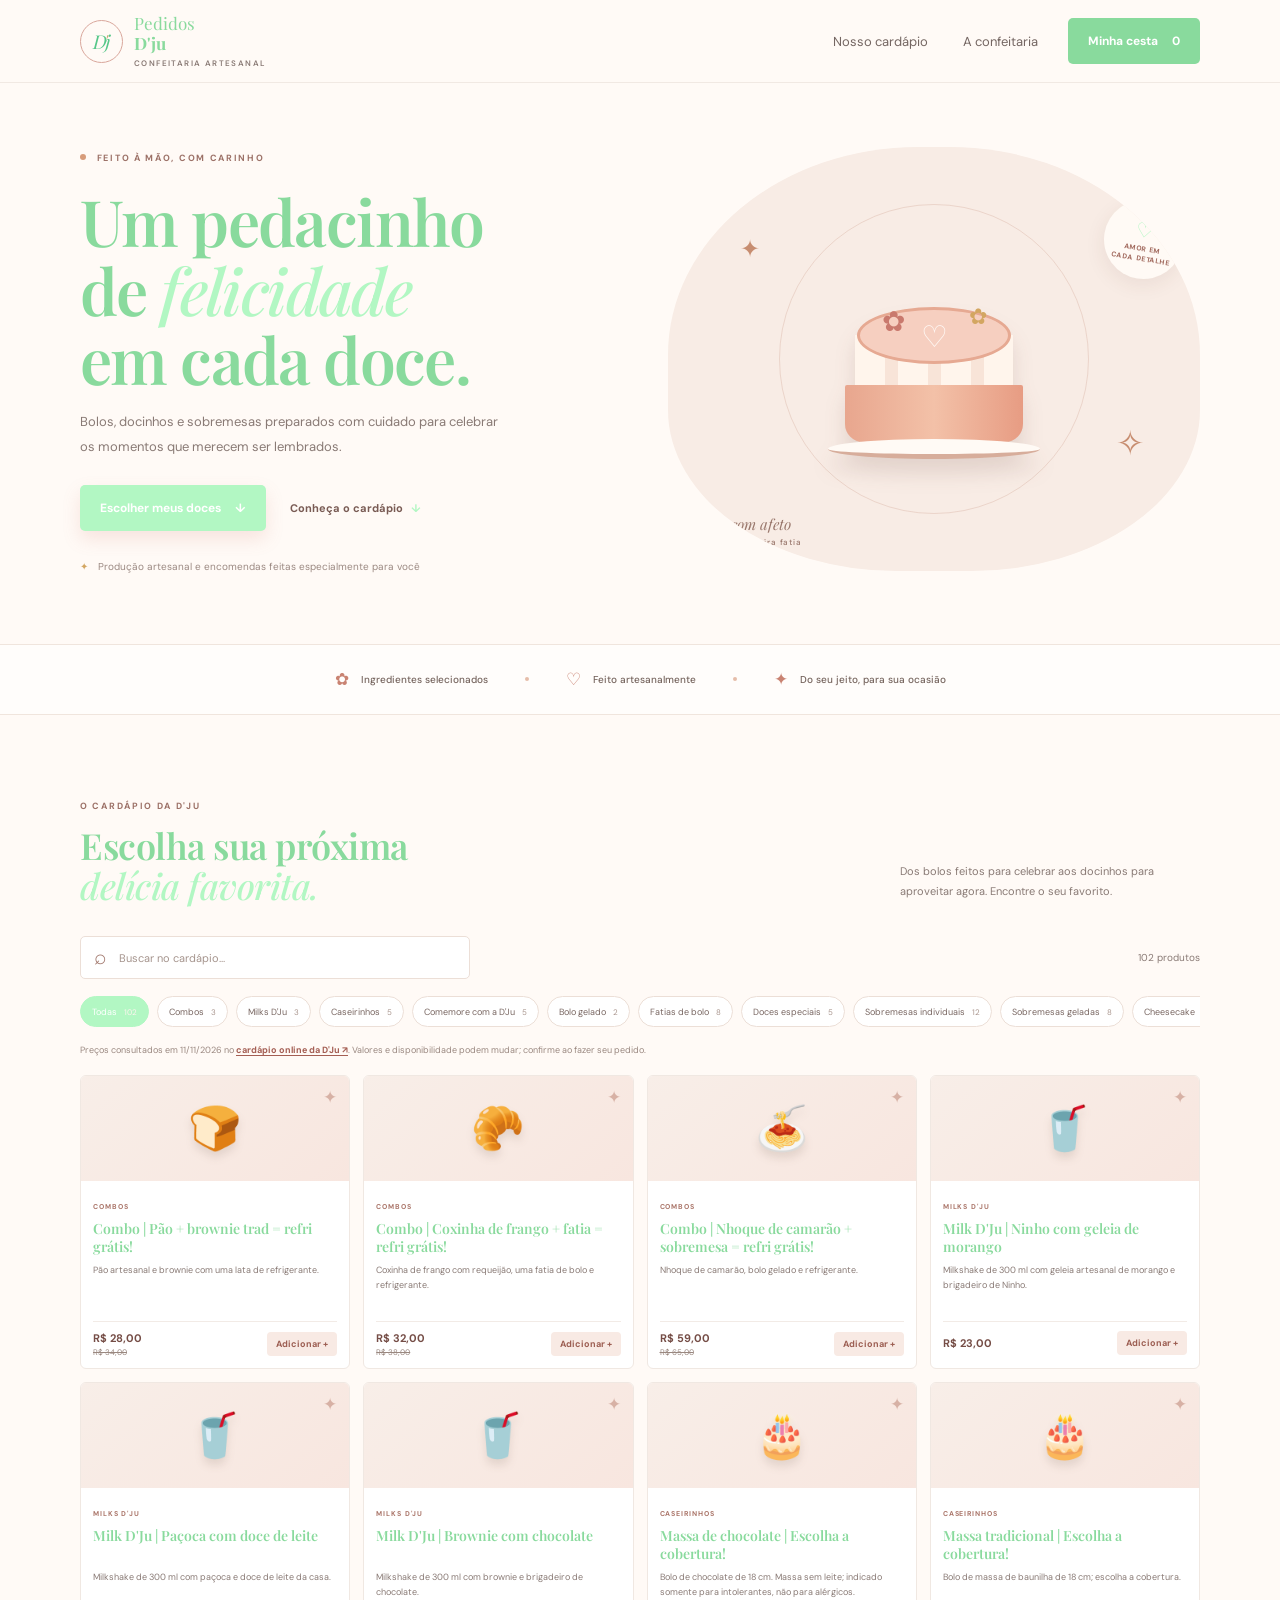
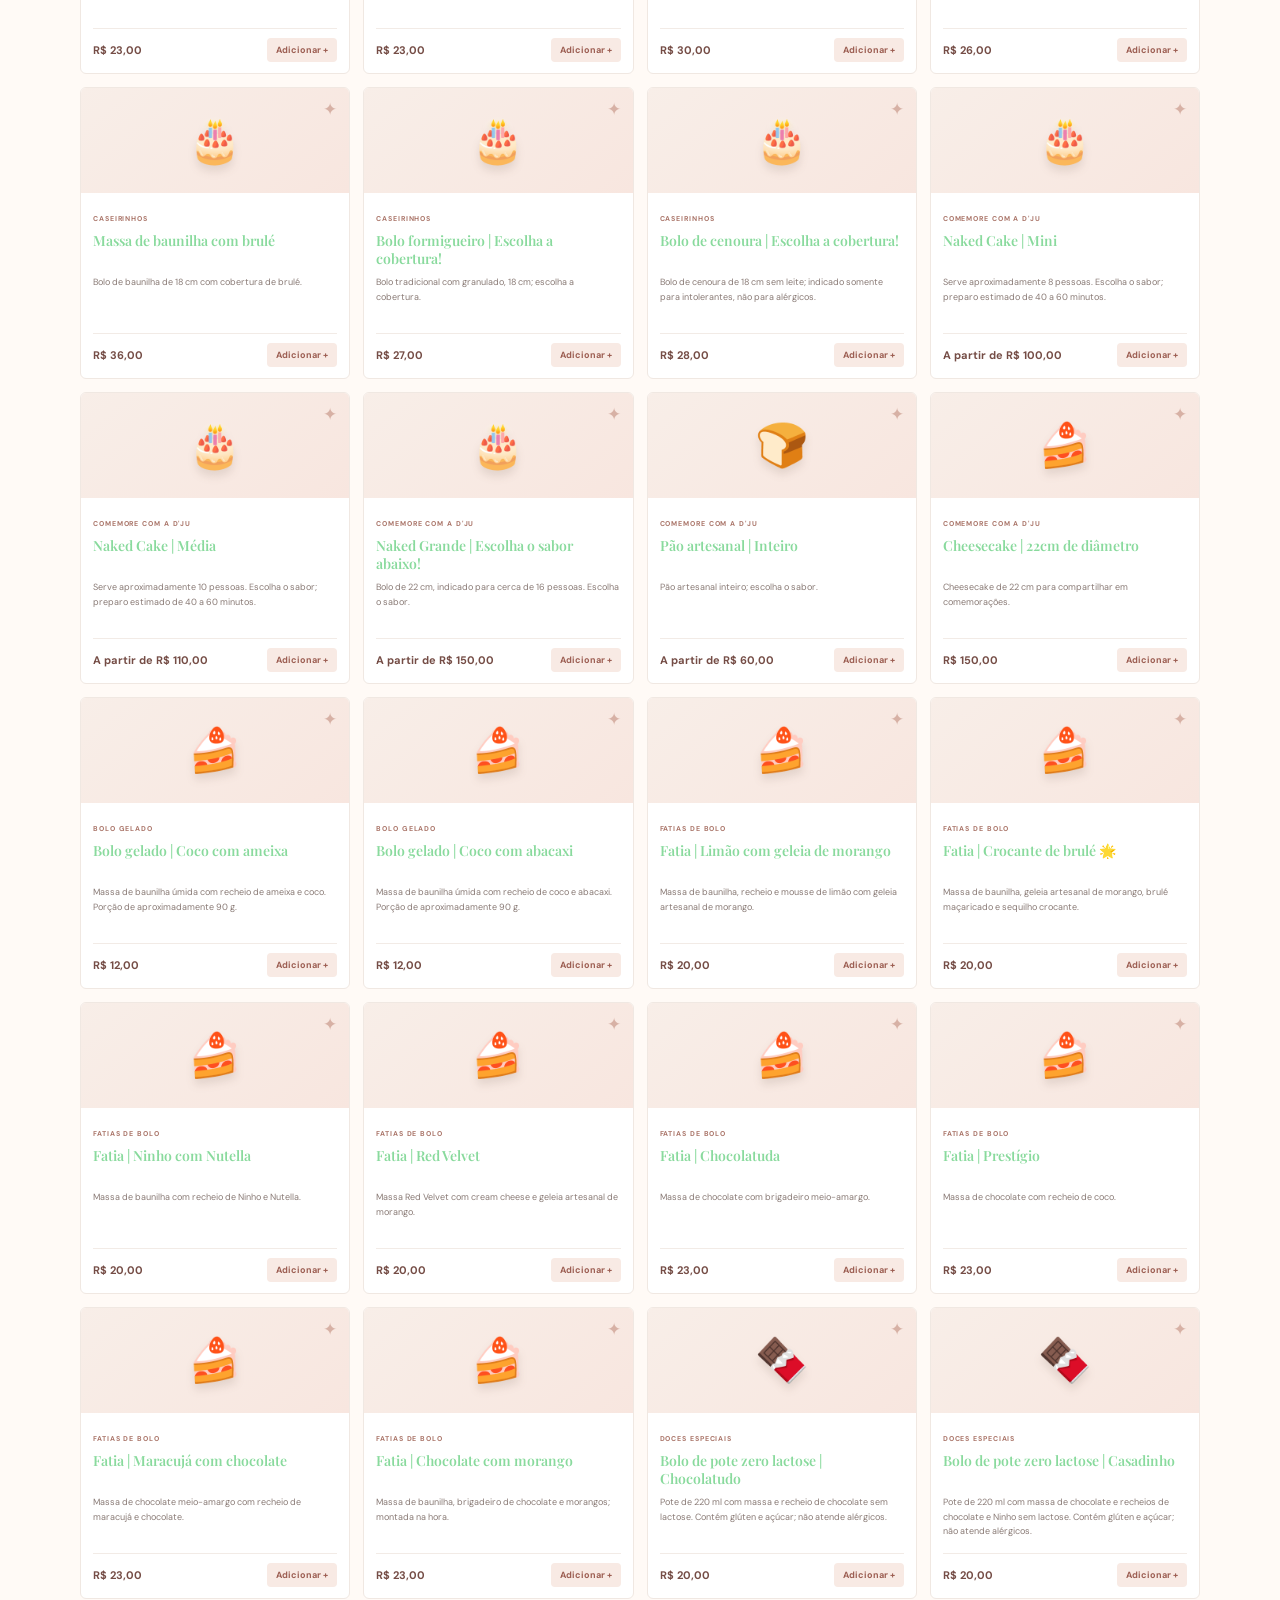
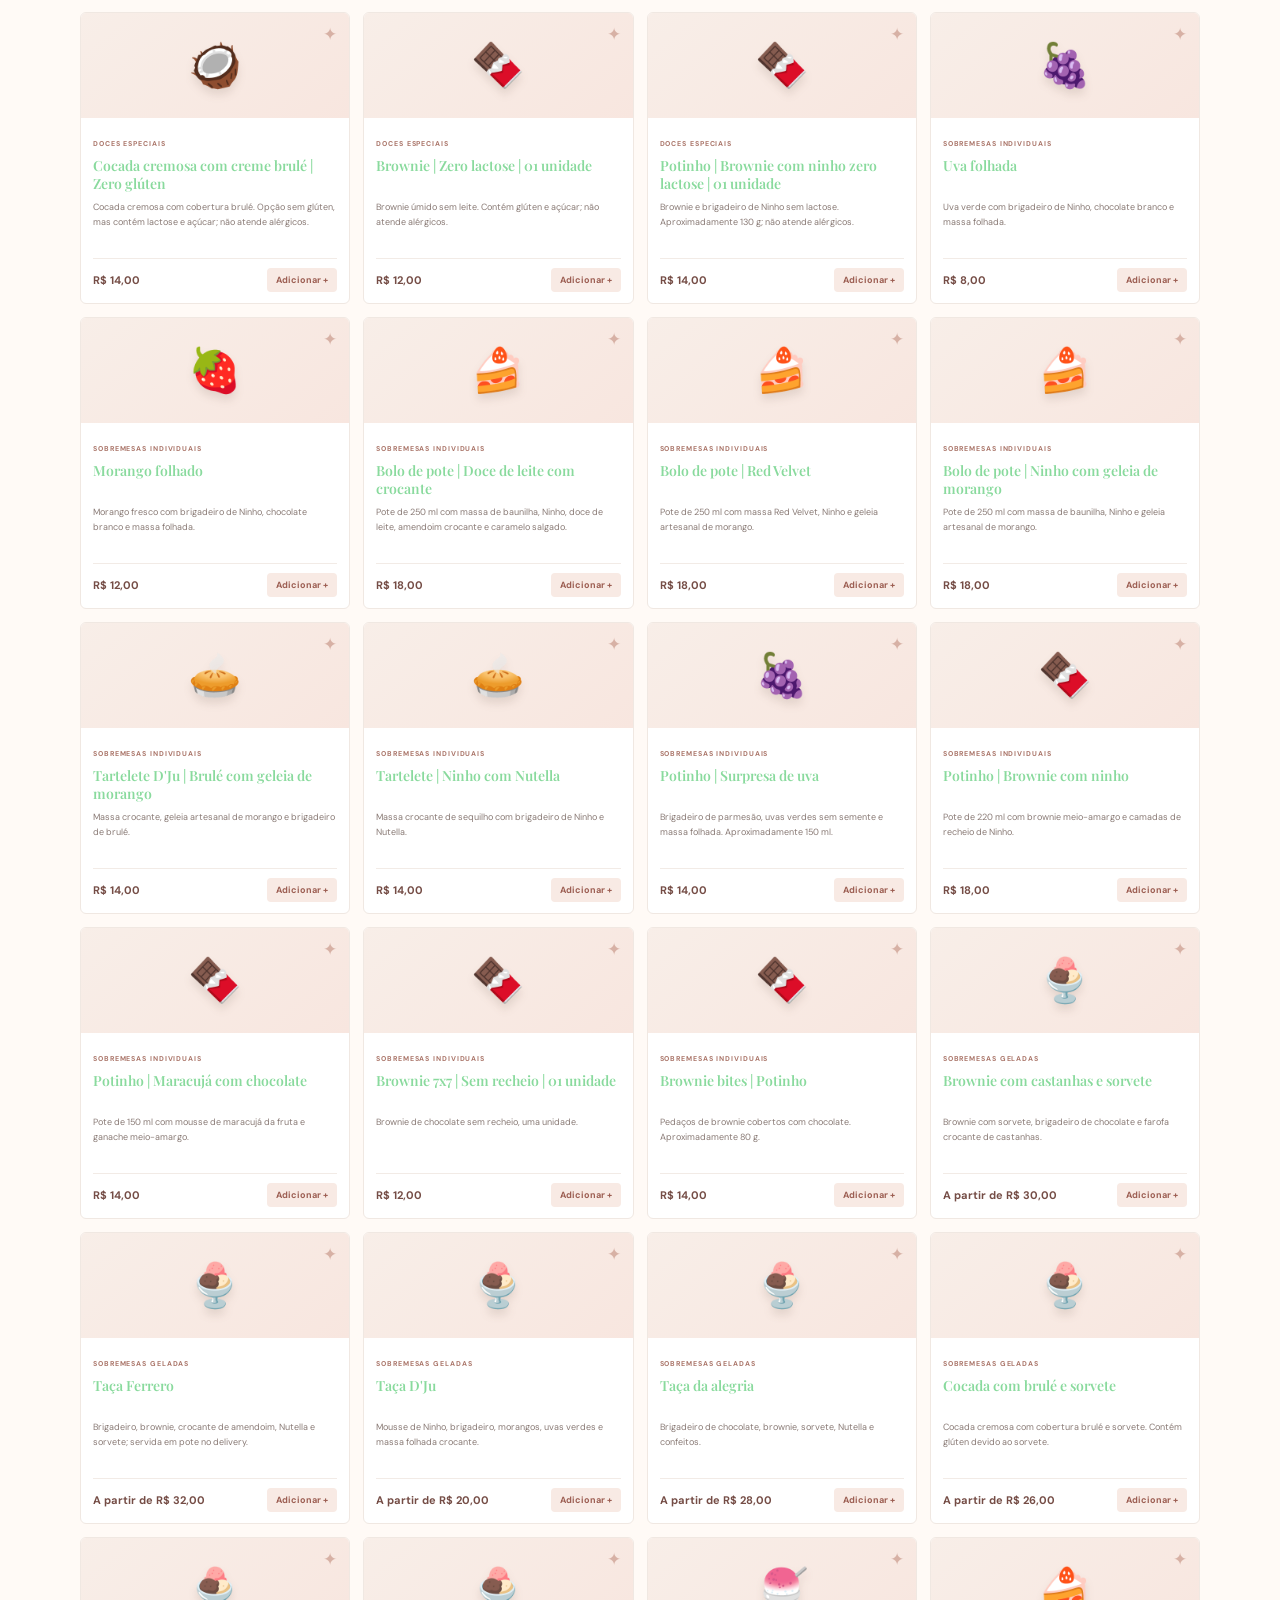
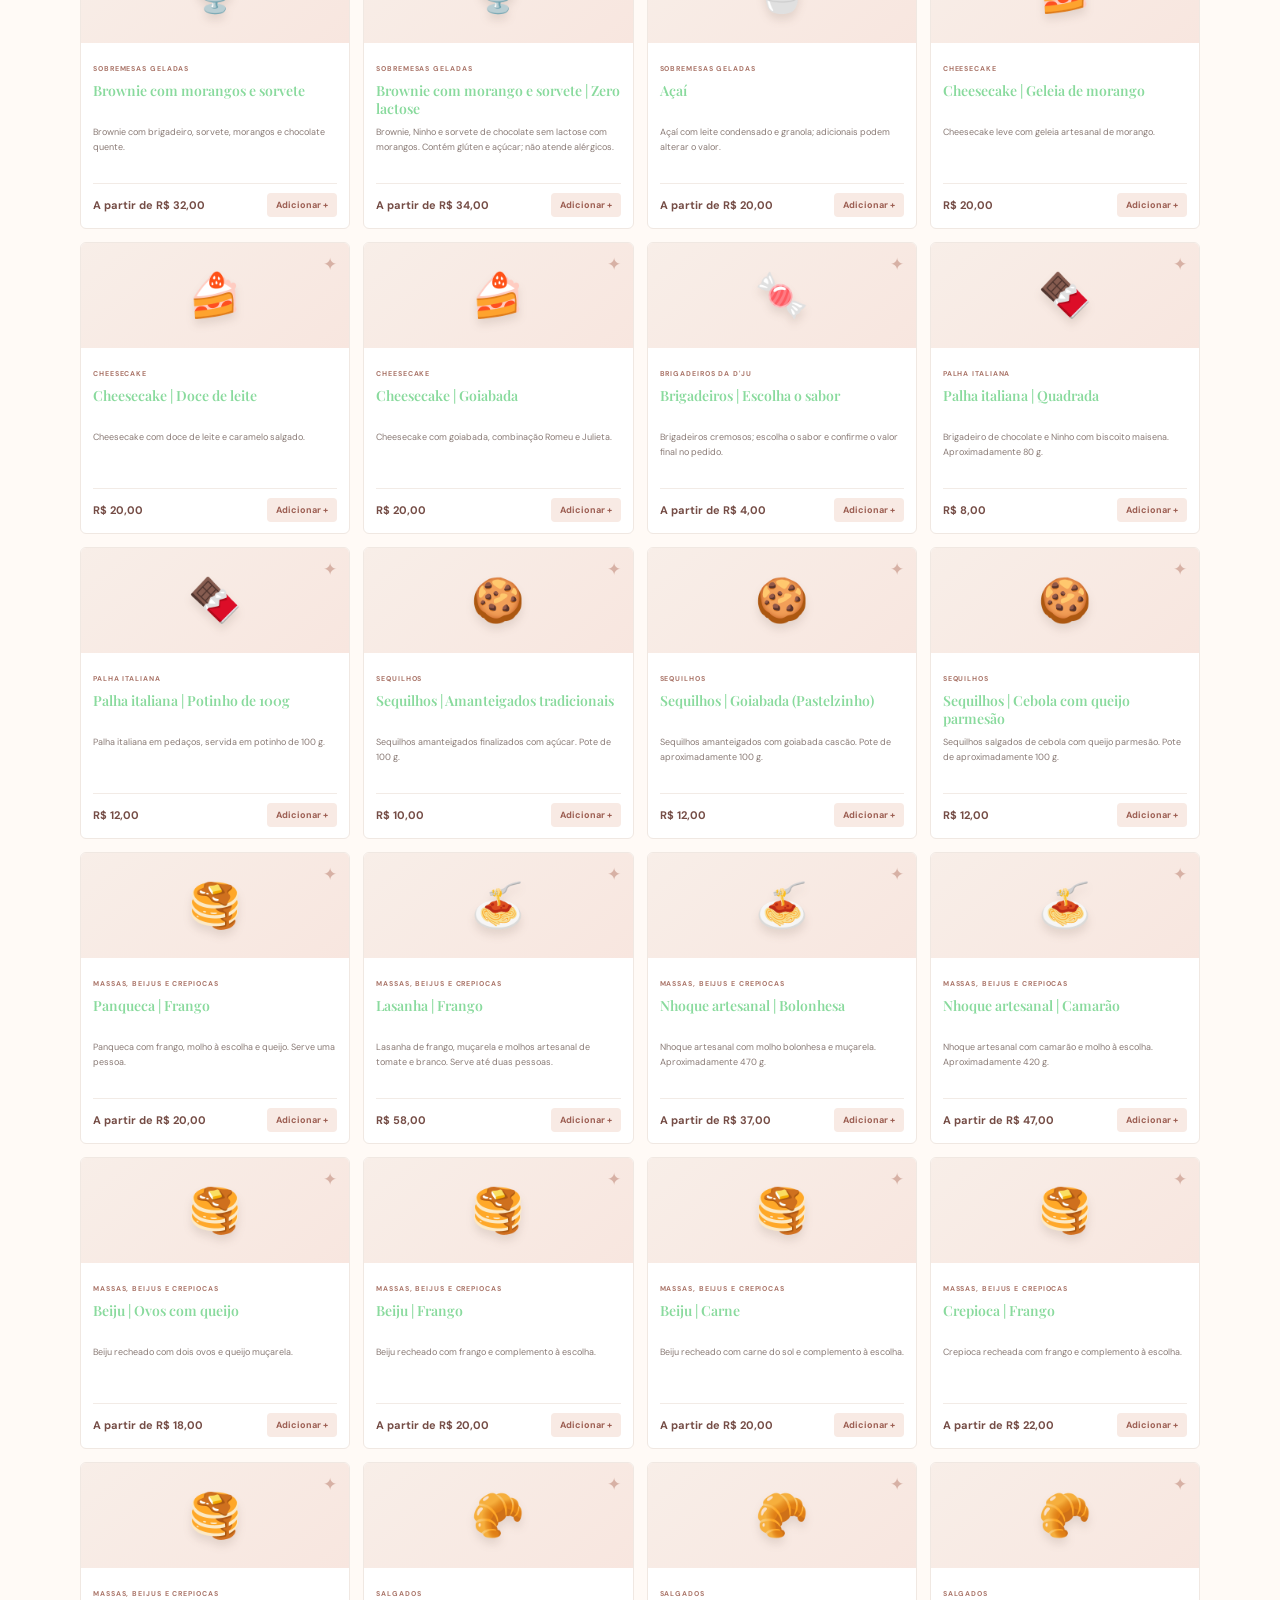
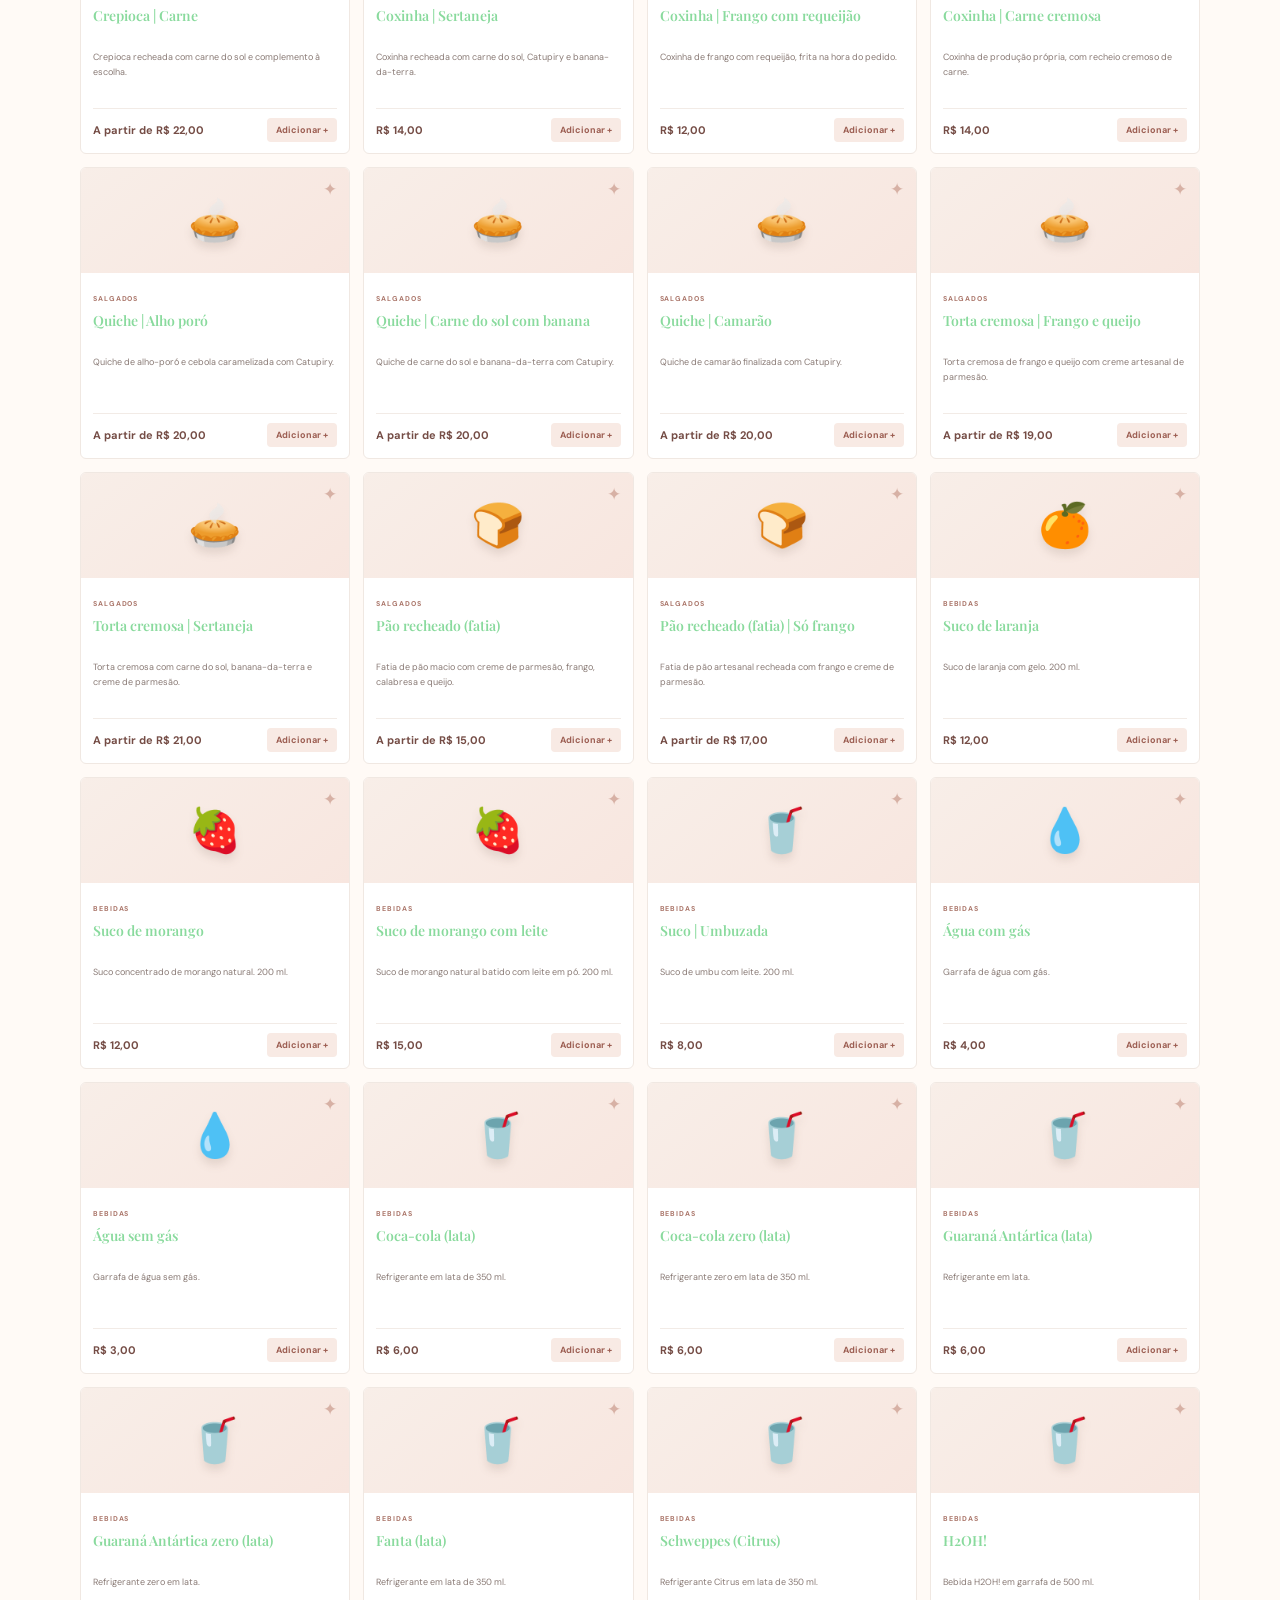
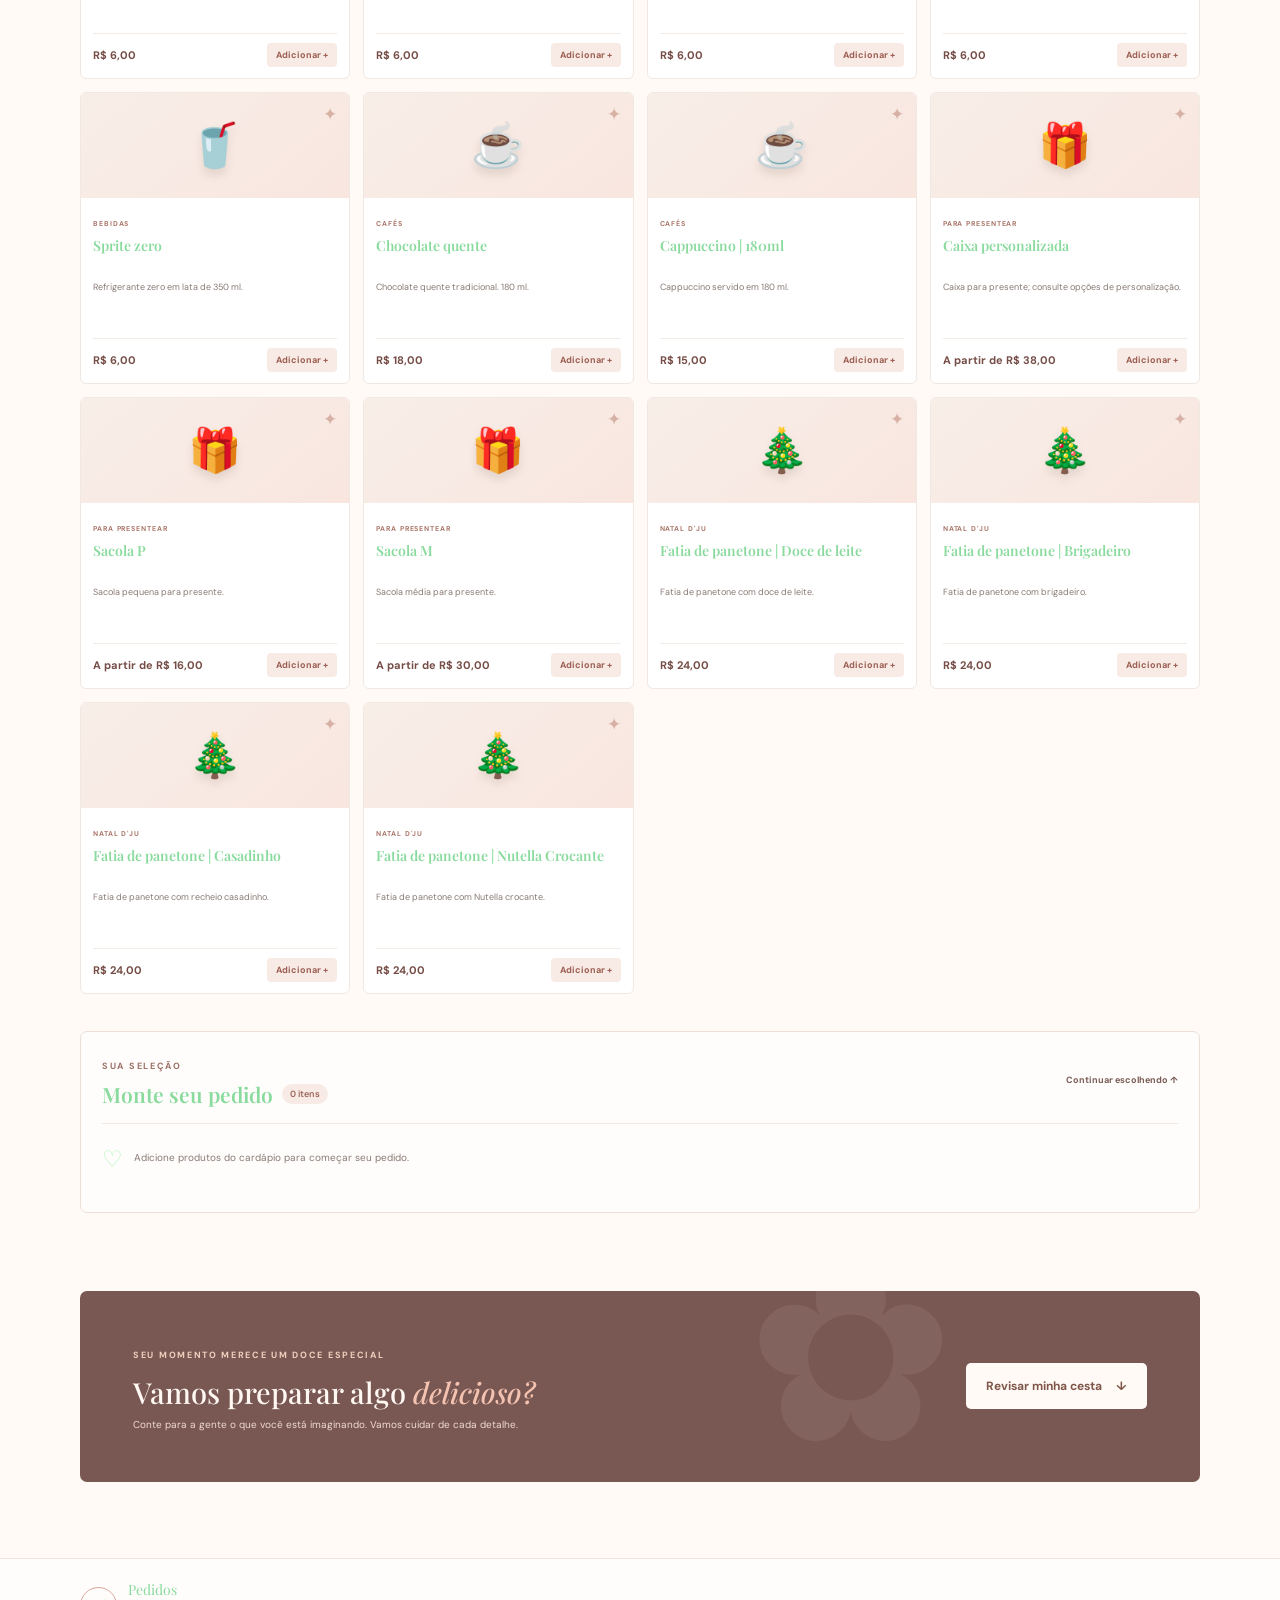
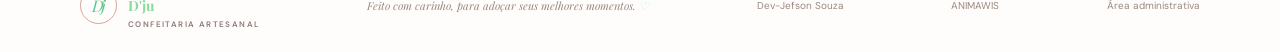
==== commit 2c794e0e: "update of project" ====
--- a/index.html
+++ b/index.html
@@ -115,6 +115,7 @@
         <div class="shell footer-inner">
             <a class="brand footer-brand" href="index.html"><span class="brand-mark" aria-hidden="true">D<span>'</span>j</span><span class="brand-name">Pedidos <strong>D'ju</strong><small>CONFEITARIA ARTESANAL</small></span></a>
             <p>Feito com carinho, para adoçar seus melhores momentos. <span aria-hidden="true">♡</span></p>
+            <a class="footer-admin" href="https://jefson-souza.netlify.app/">Dev-Jefson Souza</a><a class="footer-admin" href="https://animawis-loja.netlify.app/">ANIMAWIS</a>
             <a class="footer-admin" href="admin.html">Área administrativa</a>
         </div>
     </footer>
--- a/css/style.css
+++ b/css/style.css
@@ -1,12 +1,12 @@
 :root {
-    --ink: #3b2b2b;
+    --ink: #89da9d;
     --muted: #897a75;
     --paper: #fffaf6;
-    --surface: #fff;
-    --rose: #ce786d;
-    --rose-dark: #ad5c53;
+    --surface: #c2f0da;
+    --rose: #b2f7c3;
+    --rose-dark: #56c789;
     --rose-pale: #f9e9e3;
-    --peach: #f6e5d9;
+    --peach: #fcfaf9;
     --line: #eee5df;
     --shadow: 0 15px 40px rgba(79, 47, 40, .07);
 }
@@ -22,7 +22,7 @@
 .site-nav { min-height: 82px; display: flex; align-items: center; justify-content: space-between; gap: 30px; }
 .brand { display: inline-flex; align-items: center; gap: 11px; flex-shrink: 0; }
 .brand-mark { width: 43px; height: 43px; display: flex; align-items: center; justify-content: center; border: 1px solid #d8a69b; border-radius: 50%; color: var(--rose-dark); font-family: "Playfair Display", serif; font-size: 19px; font-style: italic; letter-spacing: -3px; padding-right: 3px; }
-.brand-mark span { color: #d3a661; }
+.brand-mark span { color: #caa670; }
 .brand-name { display: flex; flex-direction: column; color: var(--ink); font-family: "Playfair Display", serif; font-size: 17px; line-height: 1.15; }
 .brand-name strong { font-weight: 700; }
 .brand-name small { margin-top: 5px; color: var(--muted); font: 600 8px "DM Sans", sans-serif; letter-spacing: 1.4px; }
@@ -253,7 +253,7 @@
 .sidebar-link { min-height: 42px; display: flex; align-items: center; gap: 12px; margin: 2px 0; padding: 0 12px; border-radius: 5px; color: var(--admin-muted); font-size: 11px; }
 .sidebar-link > span:first-child { width: 15px; color: #b18176; font-size: 17px; text-align: center; }
 .sidebar-link.active { background: #fbf0ec; color: #9e594e; font-weight: 700; }
-.admin-page[data-theme="dark"] .sidebar-link.active { background: #493536; color: #f2b1a3; }
+.admin-page[data-theme="dark"] .sidebar-link.active { background: #a88a8b; color: #f2b1a3; }
 .sidebar-count { min-width: 20px; height: 20px; display: grid; place-items: center; margin-left: auto; border-radius: 50%; background: #f4e2db; color: #9e594e; font-size: 9px; }
 .sidebar-bottom { margin-top: auto; }
 .sidebar-tip { margin: 0 3px 19px; padding: 15px 13px; border: 1px solid var(--admin-line); border-radius: 6px; background: var(--admin-bg); }
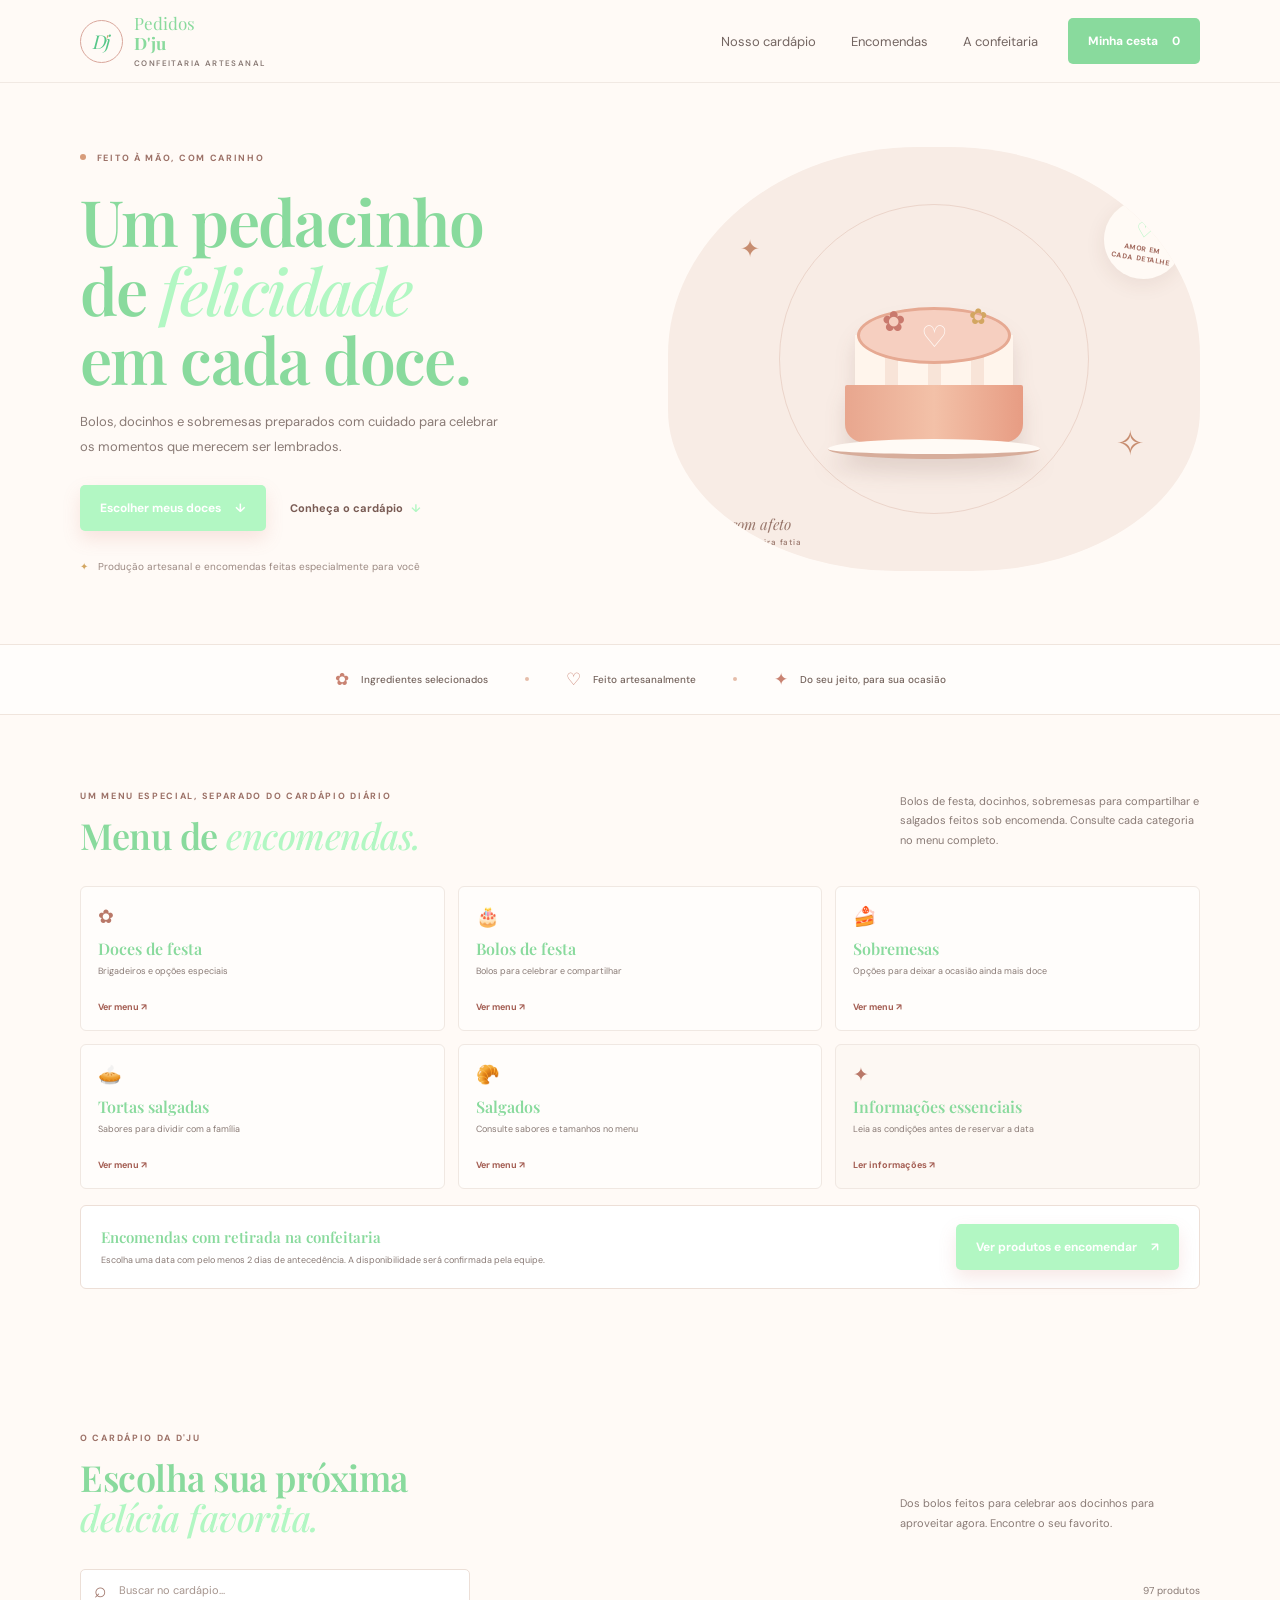
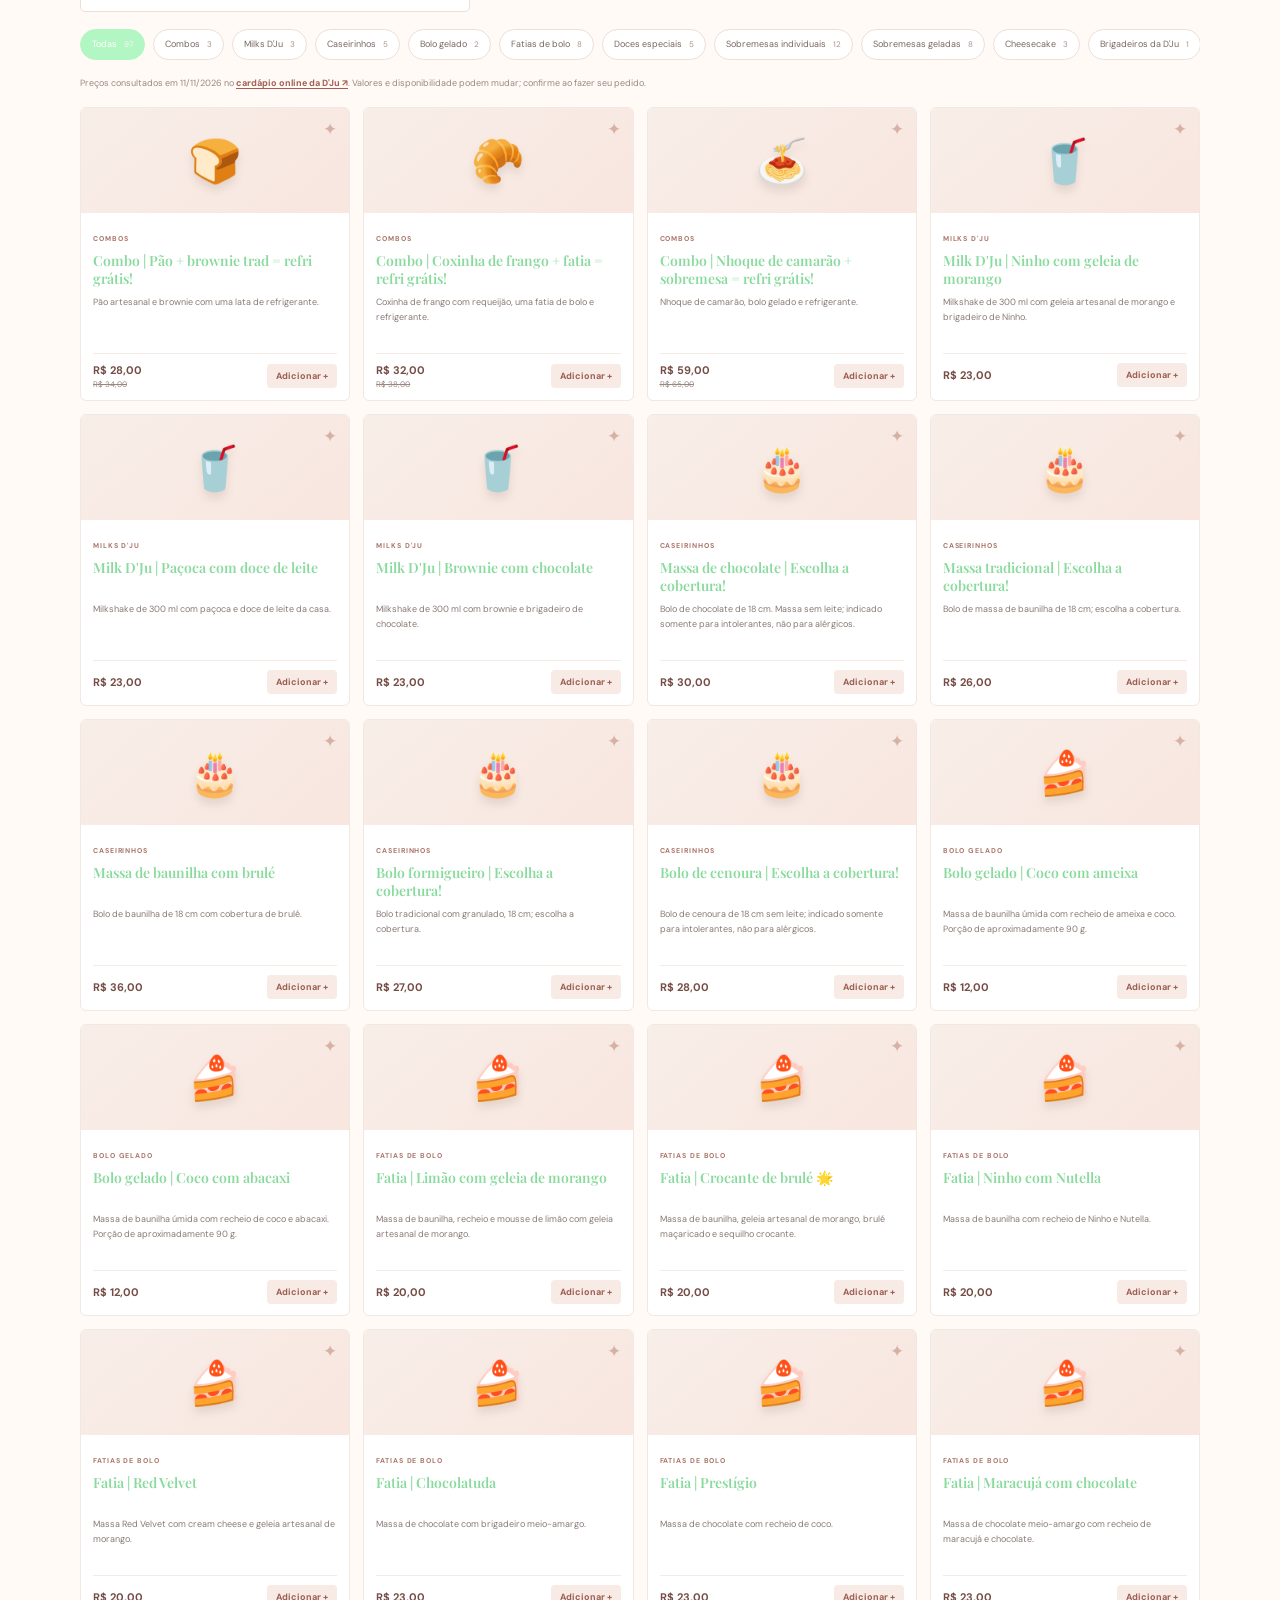
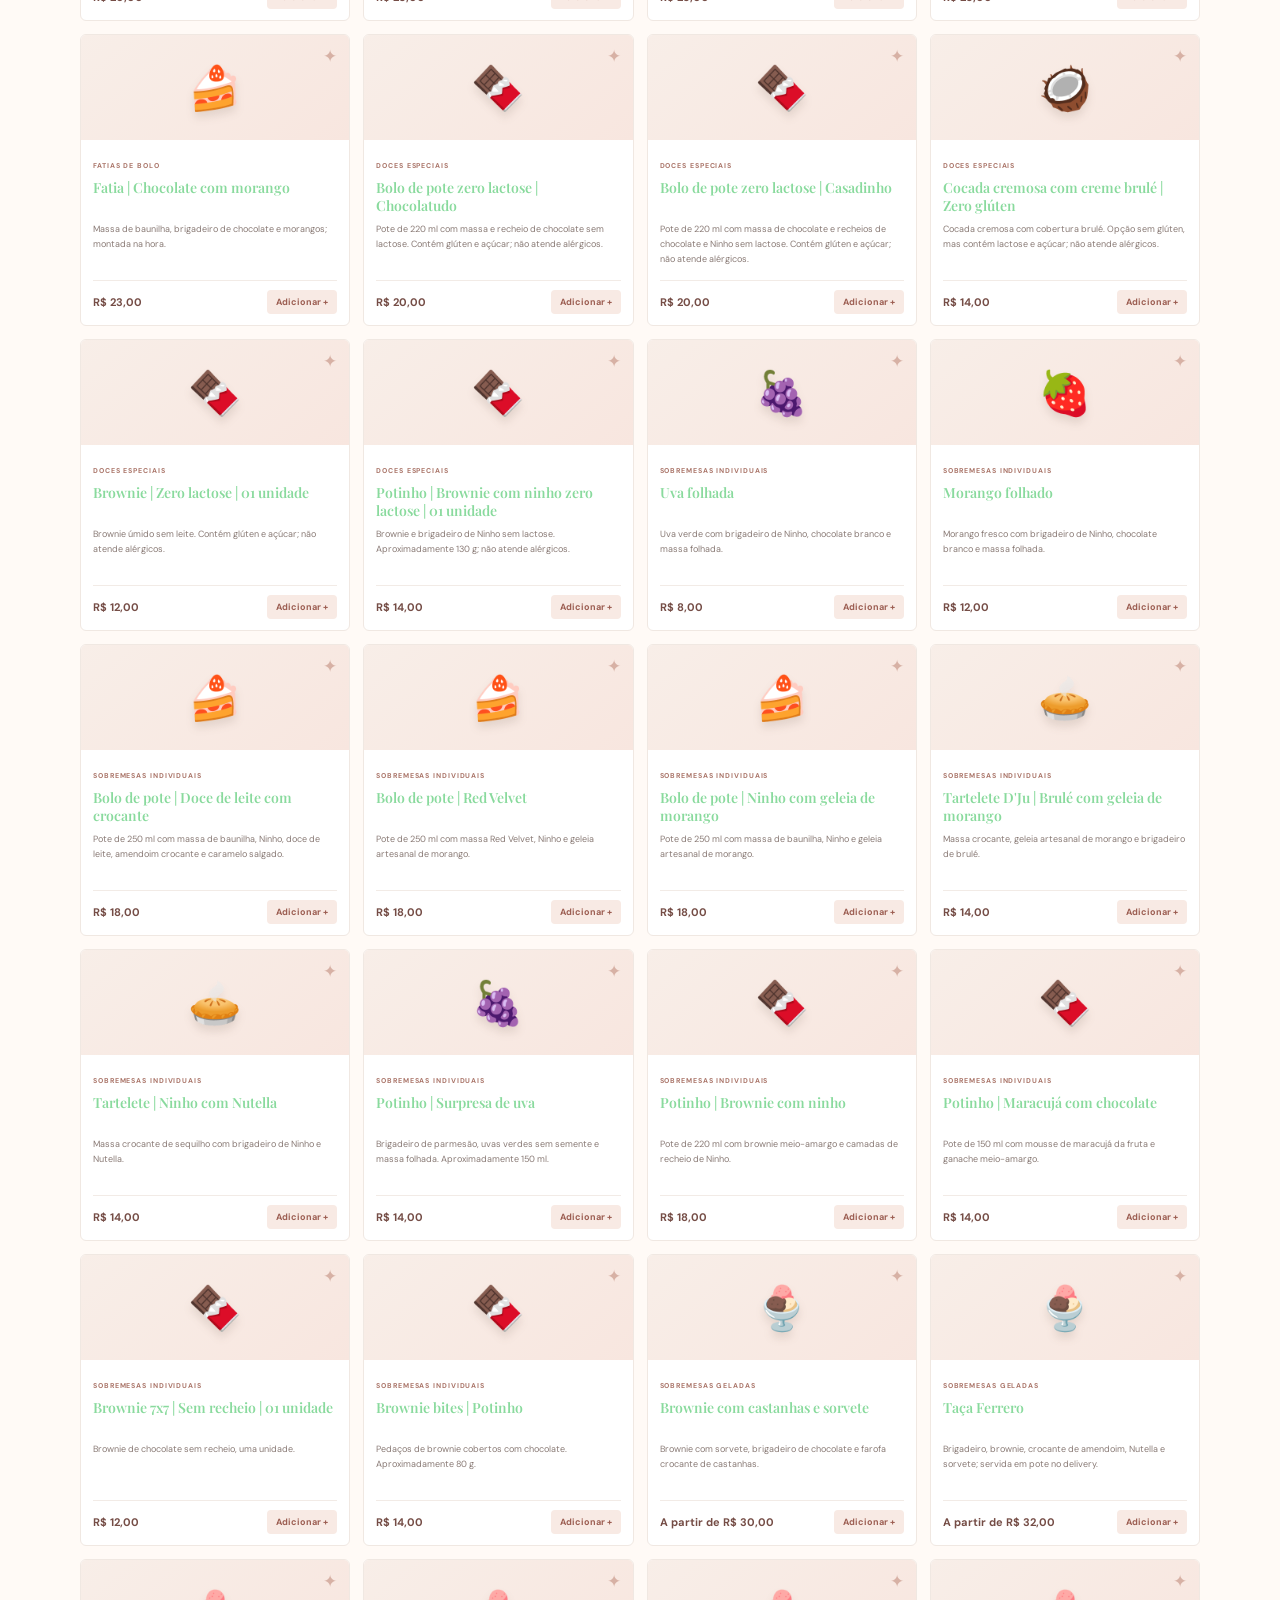
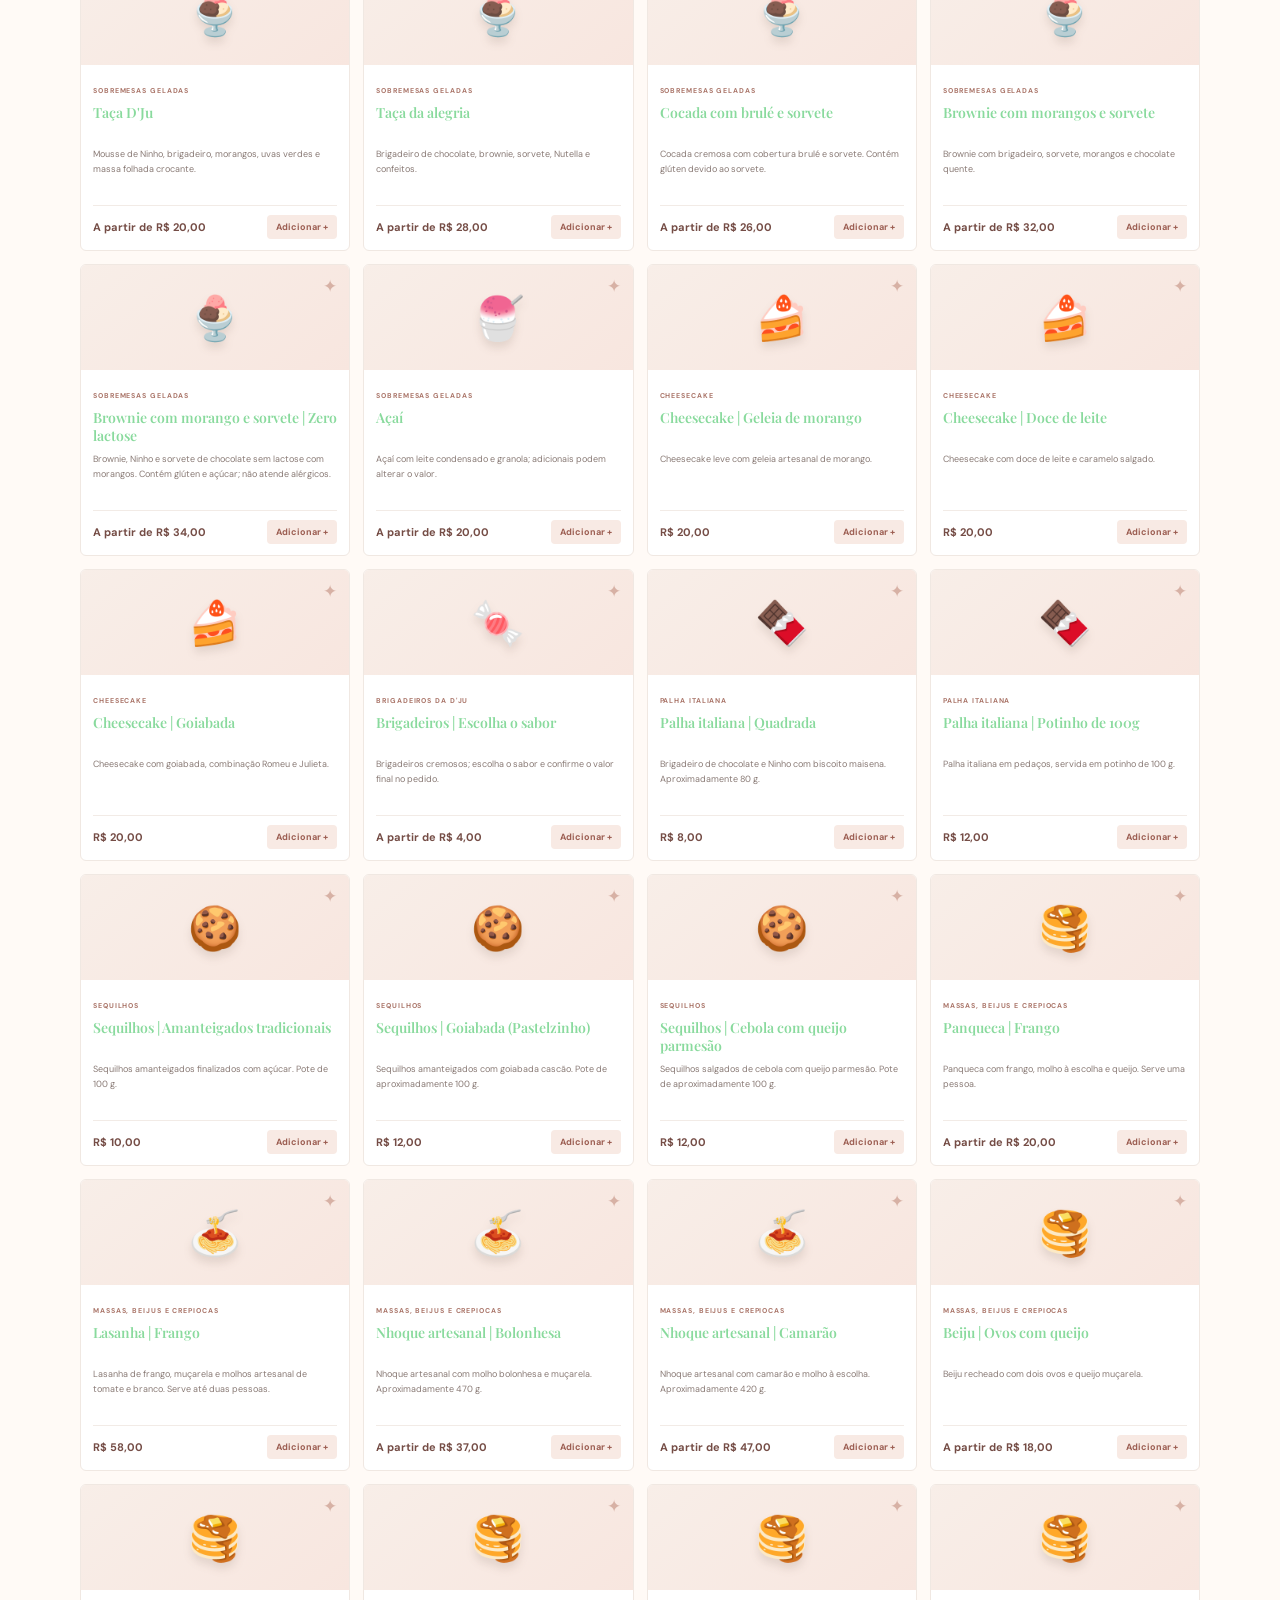
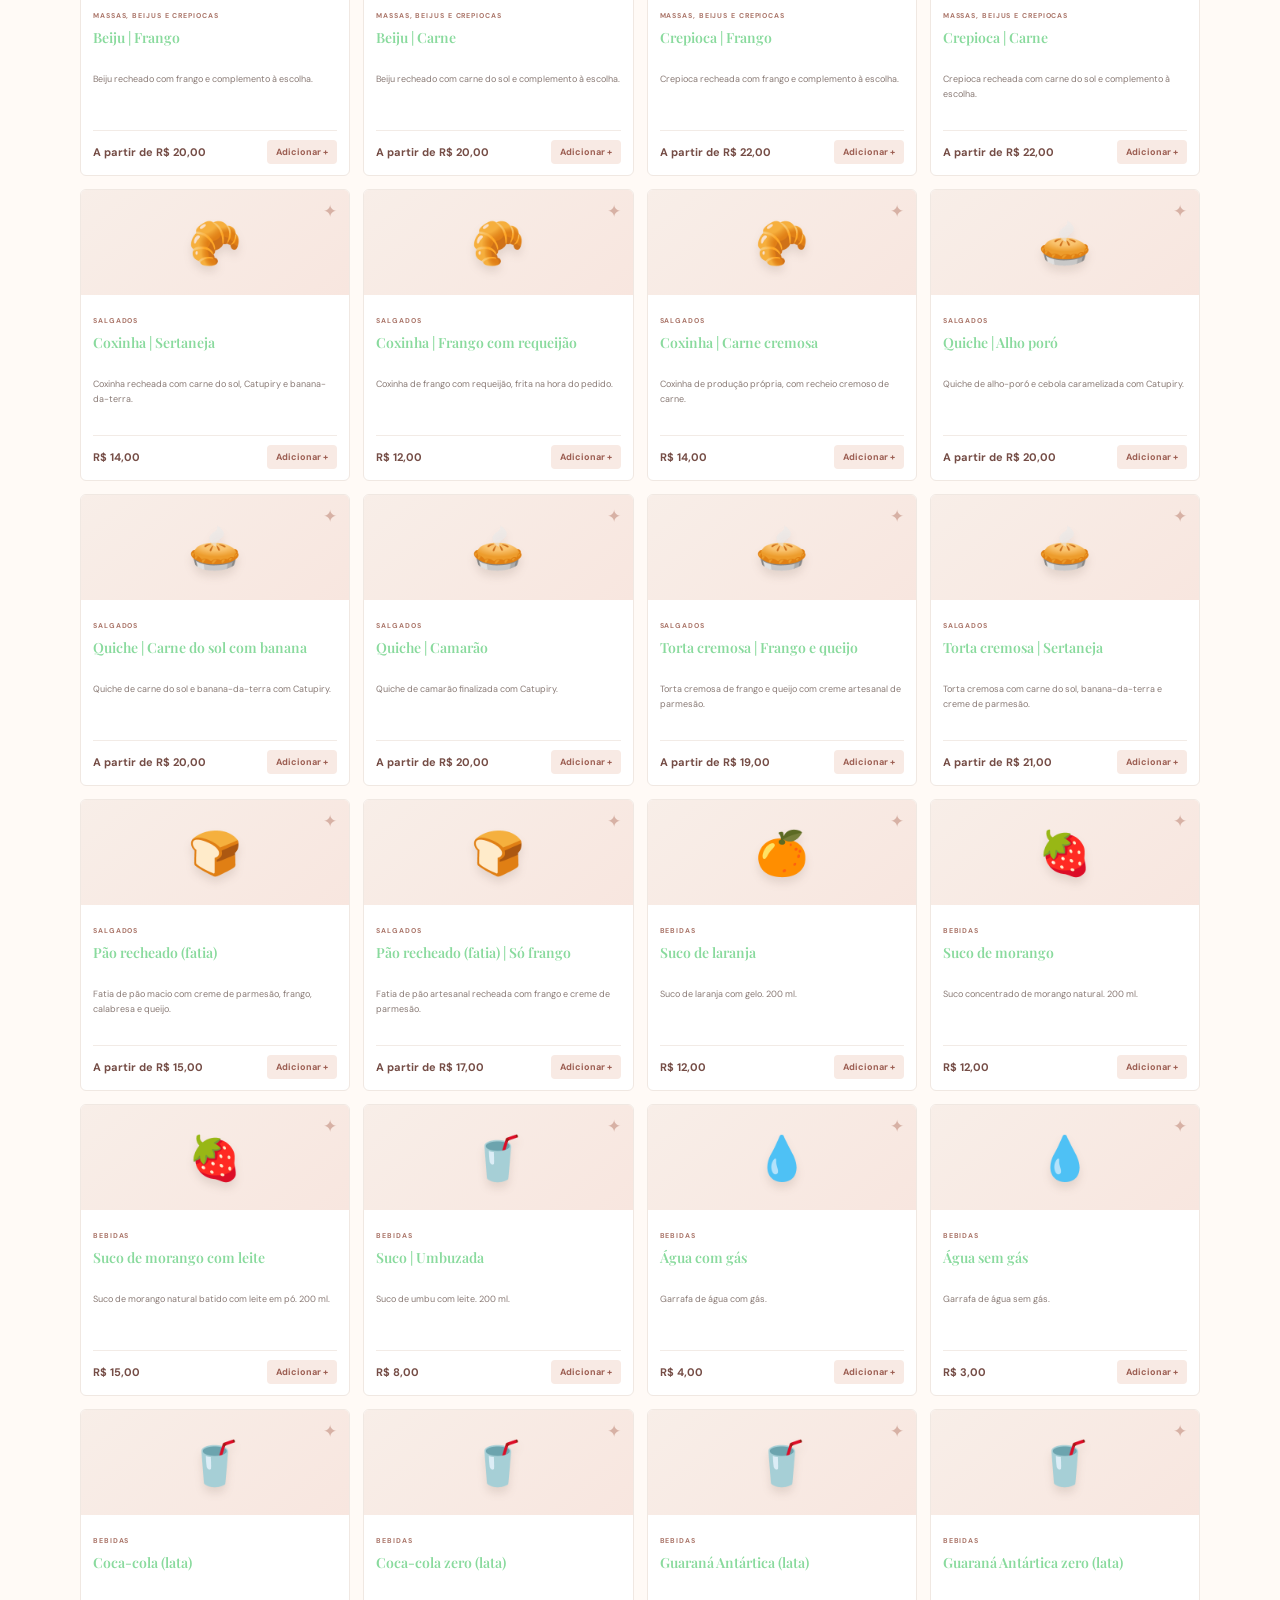
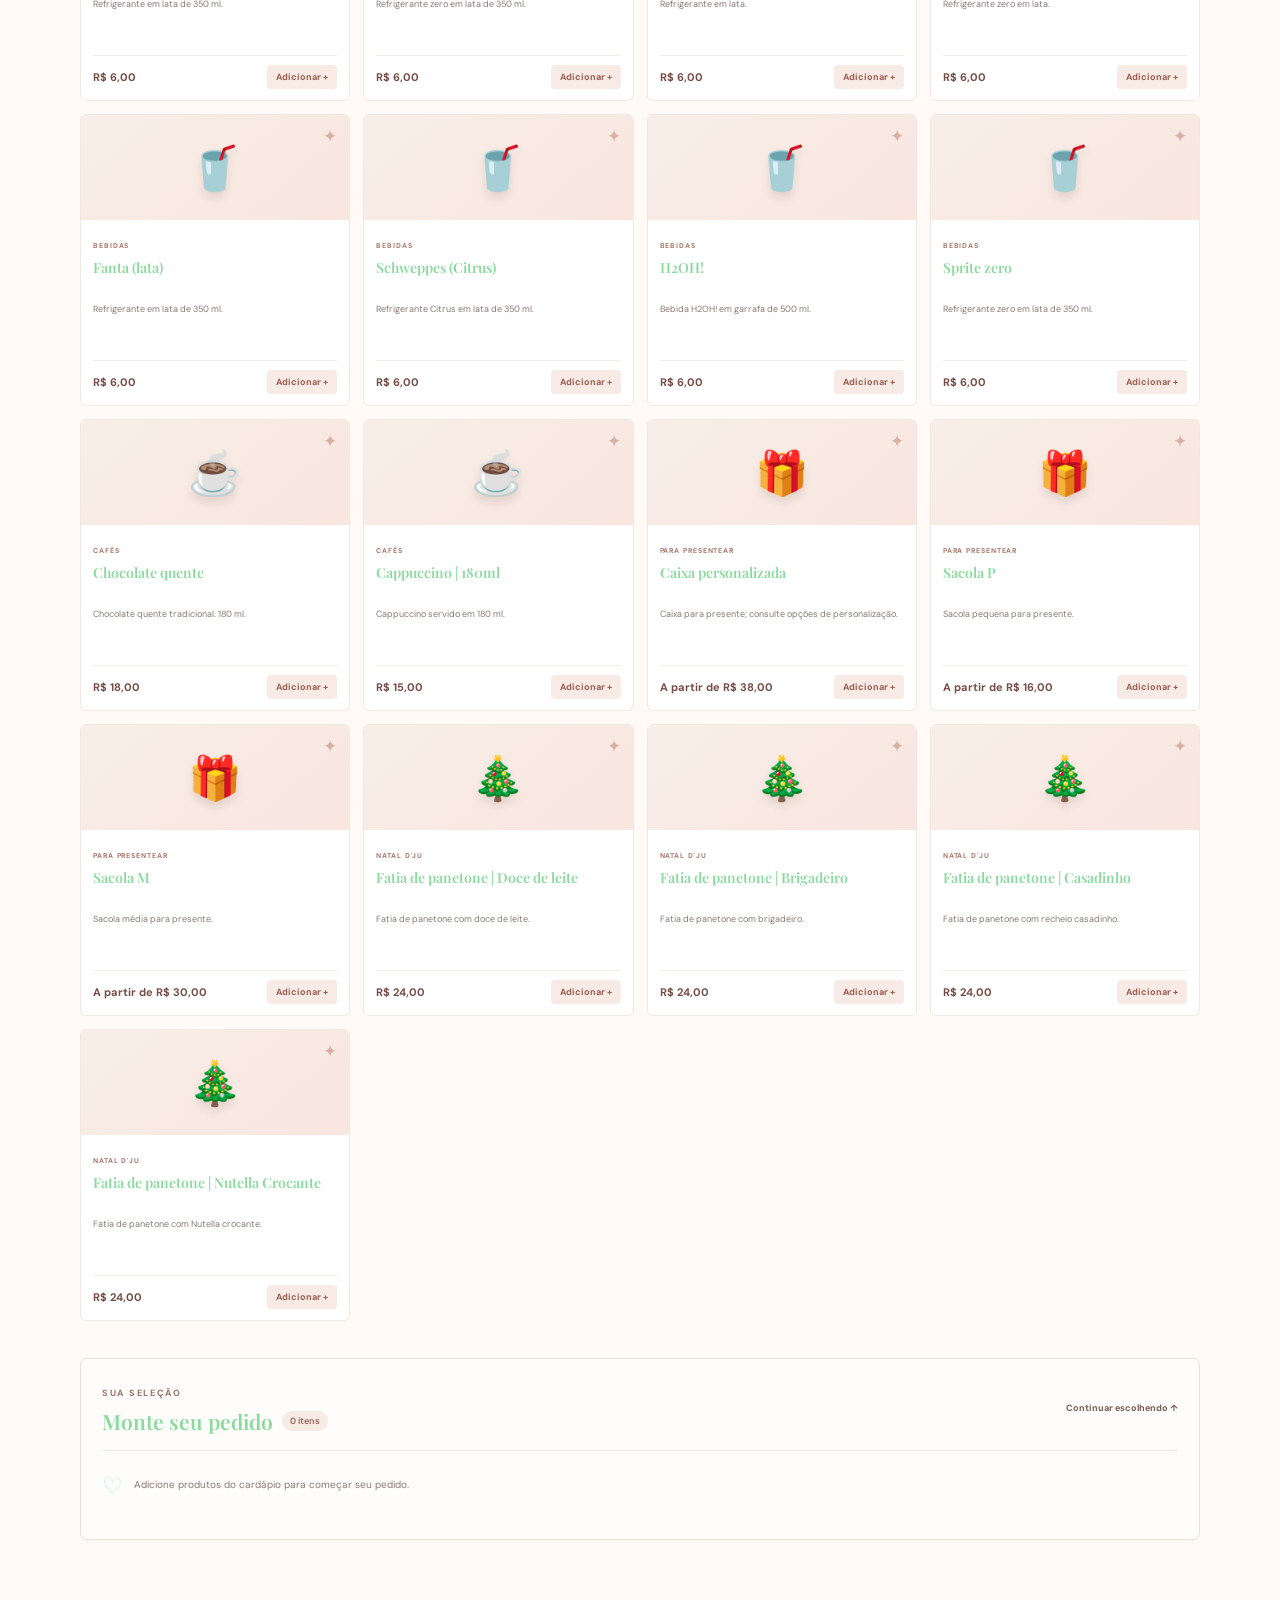
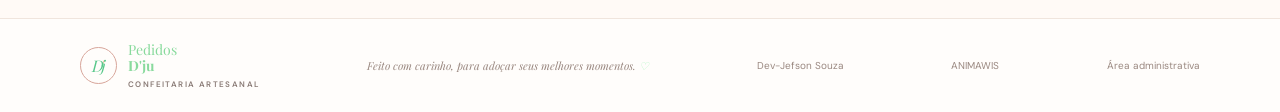
==== commit 8bef05f9: "Add files via upload" ====
--- a/index.html
+++ b/index.html
@@ -23,6 +23,7 @@
             </a>
             <div class="nav-links">
                 <a href="#cardapio">Nosso cardápio</a>
+                <a href="#encomendas">Encomendas</a>
                 <a href="#sobre">A confeitaria</a>
             </div>
             <a class="button button-dark nav-order" href="#meu-pedido">Minha cesta <span id="nav-cart-count">0</span></a>
@@ -66,6 +67,40 @@
             </div>
         </section>
 
+        <section class="encomendas-menu-section shell" id="encomendas" aria-labelledby="encomendas-heading">
+            <div class="section-heading">
+                <div>
+                    <span class="eyebrow">UM MENU ESPECIAL, SEPARADO DO CARDÁPIO DIÁRIO</span>
+                    <h2 id="encomendas-heading">Menu de <em>encomendas.</em></h2>
+                </div>
+                <p>Bolos de festa, docinhos, sobremesas para compartilhar e salgados feitos sob encomenda. Consulte cada categoria no menu completo.</p>
+            </div>
+            <div class="encomendas-category-grid">
+                <a class="encomendas-category-card" href="https://lojacoite.my.canva.site/doces-de-festa" target="_blank" rel="noopener noreferrer">
+                    <span aria-hidden="true">✿</span><strong>Doces de festa</strong><small>Brigadeiros e opções especiais</small><span class="category-card-link">Ver menu ↗</span>
+                </a>
+                <a class="encomendas-category-card" href="https://lojacoite.my.canva.site/bolodefesta" target="_blank" rel="noopener noreferrer">
+                    <span aria-hidden="true">🎂</span><strong>Bolos de festa</strong><small>Bolos para celebrar e compartilhar</small><span class="category-card-link">Ver menu ↗</span>
+                </a>
+                <a class="encomendas-category-card" href="https://lojacoite.my.canva.site/sobremesasdju" target="_blank" rel="noopener noreferrer">
+                    <span aria-hidden="true">🍰</span><strong>Sobremesas</strong><small>Opções para deixar a ocasião ainda mais doce</small><span class="category-card-link">Ver menu ↗</span>
+                </a>
+                <a class="encomendas-category-card" href="https://lojacoite.my.canva.site/tortas-salgadas" target="_blank" rel="noopener noreferrer">
+                    <span aria-hidden="true">🥧</span><strong>Tortas salgadas</strong><small>Sabores para dividir com a família</small><span class="category-card-link">Ver menu ↗</span>
+                </a>
+                <a class="encomendas-category-card" href="https://lojacoite.my.canva.site/salgadosdjuconfeitaria" target="_blank" rel="noopener noreferrer">
+                    <span aria-hidden="true">🥐</span><strong>Salgados</strong><small>Consulte sabores e tamanhos no menu</small><span class="category-card-link">Ver menu ↗</span>
+                </a>
+                <a class="encomendas-category-card encomendas-info-card" href="https://lojacoite.my.canva.site/informacoes-essenciais" target="_blank" rel="noopener noreferrer">
+                    <span aria-hidden="true">✦</span><strong>Informações essenciais</strong><small>Leia as condições antes de reservar a data</small><span class="category-card-link">Ler informações ↗</span>
+                </a>
+            </div>
+            <div class="encomendas-menu-notice">
+                <div><strong>Encomendas com retirada na confeitaria</strong><p>Escolha uma data com pelo menos 2 dias de antecedência. A disponibilidade será confirmada pela equipe.</p></div>
+                <a class="button button-primary" href="encomendas.html">Ver produtos e encomendar <span aria-hidden="true">↗</span></a>
+            </div>
+        </section>
+
         <section class="menu-section shell" id="cardapio">
             <div class="section-heading">
                 <div>
@@ -102,13 +137,6 @@
             </section>
         </section>
 
-        <section class="order-banner shell" id="fazer-pedido">
-            <div class="order-banner-flower" aria-hidden="true">✿</div>
-            <div><span class="eyebrow">SEU MOMENTO MERECE UM DOCE ESPECIAL</span><h2>Vamos preparar algo <em>delicioso?</em></h2><p>Conte para a gente o que você está imaginando. Vamos cuidar de cada detalhe.</p></div>
-            <div class="order-banner-actions">
-                <a class="button button-light" href="#meu-pedido">Revisar minha cesta <span aria-hidden="true">↓</span></a>
-            </div>
-        </section>
     </main>
 
     <footer class="site-footer">
--- a/css/style.css
+++ b/css/style.css
@@ -74,6 +74,19 @@
 .promise-inner > span { color: #c98372; font-size: 17px; }
 .promise-inner p { margin: 0; color: #75645d; font: 500 10px "DM Sans", sans-serif; }
 .promise-inner i { width: 4px; height: 4px; margin: 0 25px; border-radius: 50%; background: #e6bda9; }
+.encomendas-menu-section { padding-top: 68px; padding-bottom: 58px; }
+.encomendas-category-grid { display: grid; grid-template-columns: repeat(3, minmax(0, 1fr)); gap: 13px; }
+.encomendas-category-card { min-height: 145px; display: flex; flex-direction: column; align-items: flex-start; padding: 17px; border: 1px solid #f0e8e2; border-radius: 6px; background: #fffdfb; transition: transform .2s ease, box-shadow .2s ease, border-color .2s ease; }
+.encomendas-category-card:hover { transform: translateY(-3px); border-color: #e2c5b9; box-shadow: var(--shadow); }
+.encomendas-category-card > span:first-child { margin-bottom: 9px; color: #b97868; font-size: 19px; }
+.encomendas-category-card strong { color: var(--ink); font: 600 16px "Playfair Display", serif; }
+.encomendas-category-card small { margin-top: 5px; color: var(--muted); font-size: 9px; line-height: 1.6; }
+.encomendas-category-card .category-card-link { margin-top: auto; padding-top: 12px; color: #a45e53; font-size: 9px; font-weight: 700; }
+.encomendas-info-card { background: #fdf8f3; }
+.encomendas-menu-notice { display: flex; align-items: center; justify-content: space-between; gap: 18px; margin-top: 16px; padding: 18px 20px; border: 1px solid #eddfd7; border-radius: 6px; background: #fff; }
+.encomendas-menu-notice strong { color: var(--ink); font: 600 15px "Playfair Display", serif; }
+.encomendas-menu-notice p { margin: 5px 0 0; color: var(--muted); font-size: 9px; line-height: 1.6; }
+.encomendas-menu-notice .button { flex-shrink: 0; }
 .menu-section { padding-top: 78px; padding-bottom: 78px; }
 .section-heading { display: flex; align-items: end; justify-content: space-between; margin-bottom: 31px; }
 .section-heading h2 { margin: 11px 0 0; font: 600 36px/1.12 "Playfair Display", serif; letter-spacing: -.5px; }
@@ -190,13 +203,57 @@
 .checkout-choice { min-height: 37px; display: inline-flex; align-items: center; gap: 7px; padding: 8px 11px; border: 1px solid #eddfd7; border-radius: 5px; background: #fffdfb; color: #75645d; font-size: 9px; cursor: pointer; }
 .checkout-choice:has(input:checked) { border-color: #c98070; background: #fff6f1; color: #754d46; }
 .checkout-choice input { accent-color: var(--rose); }
+.encomenda-catalog { margin: 20px 0 34px; }
+.encomenda-products-grid { grid-template-columns: repeat(3, minmax(0, 1fr)); }
+.encomenda-product-card .product-art { height: 155px; }
+.encomenda-product-card .product-art img { width: 100%; height: 100%; object-fit: cover; }
+.encomenda-product-card .product-info h3 { min-height: 0; }
+.encomenda-product-card .product-info > p { min-height: 0; font-size: 10px; line-height: 1.6; white-space: normal; }
+.encomenda-product-price { margin-top: 12px; padding-top: 10px; border-top: 1px solid #f2ebe6; color: #754d46; font-size: 10px; font-weight: 700; line-height: 1.7; white-space: pre-line; }
+.encomenda-product-order { display: grid; gap: 8px; margin-top: 12px; padding: 10px; border: 1px solid #efe4dd; border-radius: 5px; background: #fffaf6; }
+.encomenda-product-order label { display: grid; gap: 4px; color: #75645d; font-size: 9px; font-weight: 600; }
+.encomenda-product-order select, .encomenda-product-order input[type="number"] { width: 100%; min-height: 32px; padding: 6px 8px; border: 1px solid #eddfd7; border-radius: 4px; background: #fff; color: var(--ink); font: 10px "DM Sans", sans-serif; }
+.encomenda-product-option { margin: 0; color: #806742; font-size: 9px; line-height: 1.5; }
+.encomenda-product-estimate { display: flex; justify-content: space-between; gap: 8px; color: #806742; font-size: 9px; }
+.encomenda-product-estimate strong { color: #754d46; }
+.encomenda-select-label { display: flex !important; grid-template-columns: auto 1fr; align-items: center; gap: 7px !important; padding-top: 7px; border-top: 1px solid #efe4dd; color: #754d46 !important; cursor: pointer; }
+.encomenda-select-label input { width: 15px; min-height: 15px; margin: 0; accent-color: var(--rose); }
+.encomenda-source-link { display: inline-flex; margin-top: 10px; color: #a45e53; font-size: 9px; font-weight: 700; }
+.encomenda-source-link:hover, .order-essential-link:hover { text-decoration: underline; text-underline-offset: 3px; }
+.encomenda-general-note { margin: 17px 0 0; color: #9a8880; font-size: 9px; line-height: 1.7; }
+.order-date-help { margin: -2px 0 11px; color: var(--muted); font-size: 9px; line-height: 1.6; }
+.order-calendar { width: min(100%, 310px); padding: 12px; border: 1px solid #eddfd7; border-radius: 6px; background: #fffdfb; }
+.calendar-heading { display: flex; align-items: center; justify-content: space-between; margin-bottom: 10px; }
+.calendar-heading strong { color: var(--ink); font-size: 10px; text-transform: capitalize; }
+.calendar-nav { width: 29px; height: 29px; border: 1px solid #eddfd7; border-radius: 50%; background: #fff; color: #8e5d52; font-size: 19px; line-height: 1; cursor: pointer; }
+.calendar-nav:hover:not(:disabled) { border-color: var(--rose); background: #fff6f1; }
+.calendar-nav:disabled { opacity: .4; cursor: not-allowed; }
+.calendar-grid { display: grid; grid-template-columns: repeat(7, minmax(0, 1fr)); gap: 4px; }
+.calendar-weekdays { margin-bottom: 5px; color: #9a8880; font-size: 8px; text-align: center; }
+.calendar-weekdays span { padding: 4px 0; }
+.calendar-day { aspect-ratio: 1; display: grid; place-items: center; border: 1px solid transparent; border-radius: 50%; background: transparent; color: var(--ink); font-size: 9px; cursor: pointer; }
+.calendar-day:hover:not(:disabled), .calendar-day.selected { border-color: var(--rose); background: var(--rose); color: #fff; }
+.calendar-day:disabled { color: #c9bfba; cursor: not-allowed; }
+.calendar-day:focus-visible, .calendar-nav:focus-visible { outline: 2px solid #a45e53; outline-offset: 2px; }
+.calendar-empty { aspect-ratio: 1; }
+.selected-order-date { margin: 9px 0 0; color: #795b54; font-size: 9px; font-weight: 600; }
 .pickup-address-note { margin: 8px 0 0; color: #9a8880; font-size: 8px; line-height: 1.6; }
 .pickup-address-note[hidden] { display: none; }
 .checkout-fields { display: grid; grid-template-columns: repeat(2, minmax(0, 1fr)); gap: 12px; margin-top: 15px; }
 .checkout-field { min-width: 0; display: flex; flex-direction: column; gap: 6px; color: var(--ink); font-size: 9px; font-weight: 600; }
-.checkout-field input { width: 100%; min-height: 39px; padding: 9px 10px; border: 1px solid #eddfd7; border-radius: 4px; outline: 0; background: #fffdfb; color: var(--ink); font: 10px "DM Sans", sans-serif; }
-.checkout-field input:focus { border-color: #c98070; box-shadow: 0 0 0 2px rgba(201, 128, 112, .12); }
-.checkout-field input::placeholder { color: #b6a8a2; }
+.checkout-field input, .checkout-field textarea { width: 100%; min-height: 39px; padding: 9px 10px; border: 1px solid #eddfd7; border-radius: 4px; outline: 0; background: #fffdfb; color: var(--ink); font: 10px "DM Sans", sans-serif; }
+.checkout-field textarea { min-height: 100px; resize: vertical; line-height: 1.6; }
+.encomenda-order-field > label { color: var(--ink); font-size: 9px; font-weight: 600; }
+.encomenda-order-field > label span { color: #a45e53; }
+.encomenda-order-field textarea[readonly] { background: #fffaf6; cursor: default; }
+.encomenda-selection-help { color: var(--muted); font-size: 8px; font-weight: 400; line-height: 1.5; }
+.encomenda-order-summary { display: flex; justify-content: space-between; flex-wrap: wrap; gap: 7px 12px; padding: 9px 10px; border: 1px solid #efe4dd; border-radius: 4px; background: #fffaf6; color: #806742; font-size: 9px; }
+.encomenda-order-summary strong { color: #754d46; }
+.checkout-field input:focus, .checkout-field textarea:focus { border-color: #c98070; box-shadow: 0 0 0 2px rgba(201, 128, 112, .12); }
+.checkout-field input::placeholder, .checkout-field textarea::placeholder { color: #b6a8a2; }
+.order-menu-links { display: flex; flex-wrap: wrap; gap: 7px; margin: -9px 0 17px; }
+.order-menu-links a { padding: 7px 9px; border: 1px solid #eddfd7; border-radius: 4px; color: #8e5d52; font-size: 8px; font-weight: 600; }
+.order-menu-links a:hover { background: #fff6f1; }
 .checkout-field-wide { grid-column: 1 / -1; }
 .address-fields[hidden] { display: none; }
 .order-review-total, .order-fulfillment { display: flex; align-items: center; justify-content: space-between; gap: 12px; padding: 12px 0; border-top: 1px solid #f1e9e4; color: var(--muted); font-size: 10px; }
@@ -215,6 +272,7 @@
 .order-next-card > p { margin-bottom: 16px; color: var(--muted); font-size: 10px; line-height: 1.7; }
 .form-data-notice { display: flex; flex-direction: column; gap: 6px; margin: 14px 0; padding: 11px; border: 1px solid #f0dfc7; border-radius: 5px; background: #fff8e9; color: #806742; font-size: 9px; line-height: 1.65; }
 .form-data-notice strong { font-size: 10px; }
+.order-essential-link { display: inline-flex; margin: -2px 0 14px; color: #a45e53; font-size: 9px; font-weight: 700; }
 .form-submit-link { width: 100%; justify-content: space-between; }
 .form-submit-link:disabled { opacity: .6; cursor: wait; }
 .form-confirm-note { margin: 12px 0 0 !important; color: #9a8880 !important; font-size: 8px !important; }
@@ -403,6 +461,7 @@
     .admin-content { padding-inline: 24px; }
     .stats-grid { grid-template-columns: repeat(2, 1fr); }
     .products-grid { grid-template-columns: repeat(3, minmax(0, 1fr)); }
+    .encomenda-products-grid { grid-template-columns: repeat(2, minmax(0, 1fr)); }
 }
 @media (max-width: 760px) {
     .shell { width: min(100% - 36px, 560px); }
@@ -420,10 +479,16 @@
     .promise-inner p { font-size: 9px; }
     .promise-inner i { margin-inline: 8px; }
     .menu-section { padding-block: 55px; }
+    .encomendas-menu-section { padding-block: 49px; }
+    .encomendas-category-grid { grid-template-columns: repeat(2, minmax(0, 1fr)); gap: 9px; }
+    .encomendas-category-card { min-height: 140px; padding: 13px; }
+    .encomendas-menu-notice { align-items: stretch; flex-direction: column; padding: 15px; }
+    .encomendas-menu-notice .button { width: 100%; }
     .section-heading { align-items: flex-start; flex-direction: column; gap: 12px; }
     .section-heading h2 { font-size: 33px; }
     .catalog-toolbar { margin-top: 19px; }
     .products-grid { grid-template-columns: repeat(2, minmax(0, 1fr)); gap: 10px; }
+    .encomenda-products-grid { grid-template-columns: 1fr; }
     .product-art { height: 90px; }
     .product-art > span { font-size: 37px; }
     .product-info { padding: 10px; }
